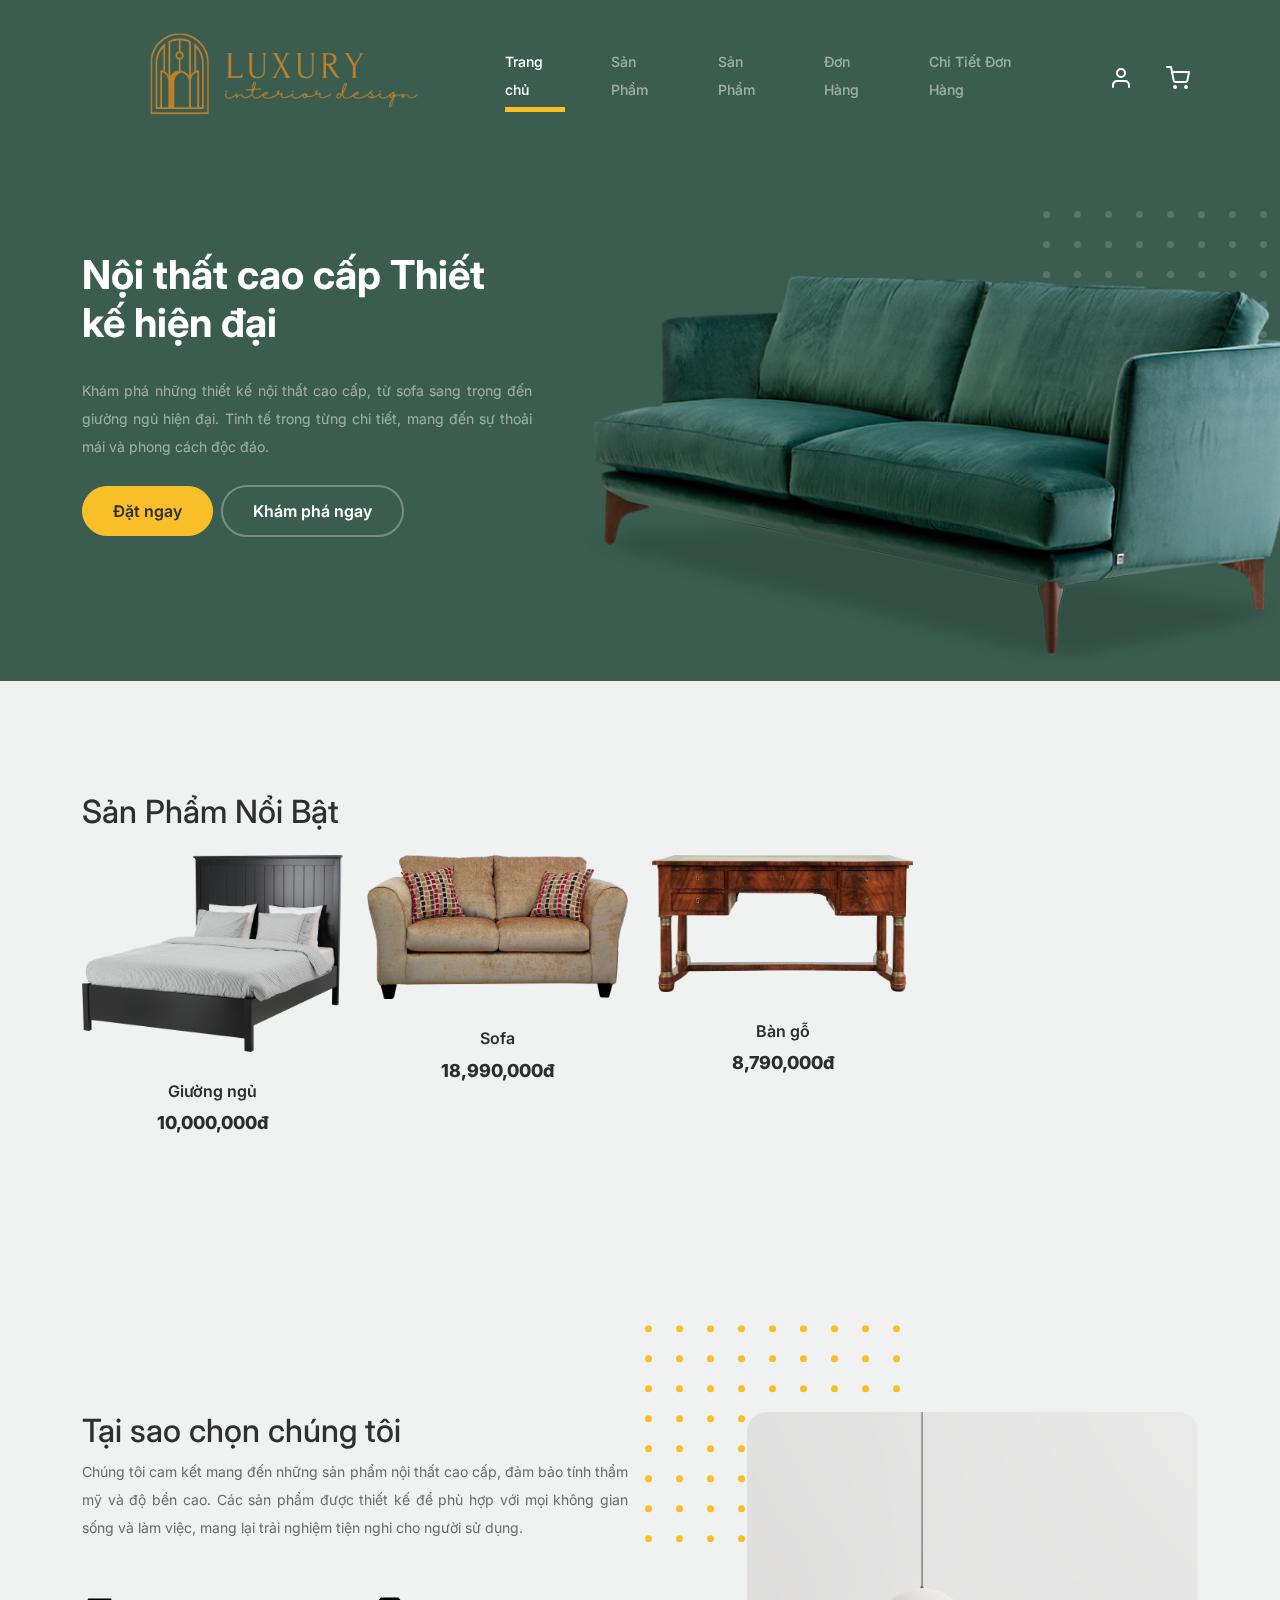
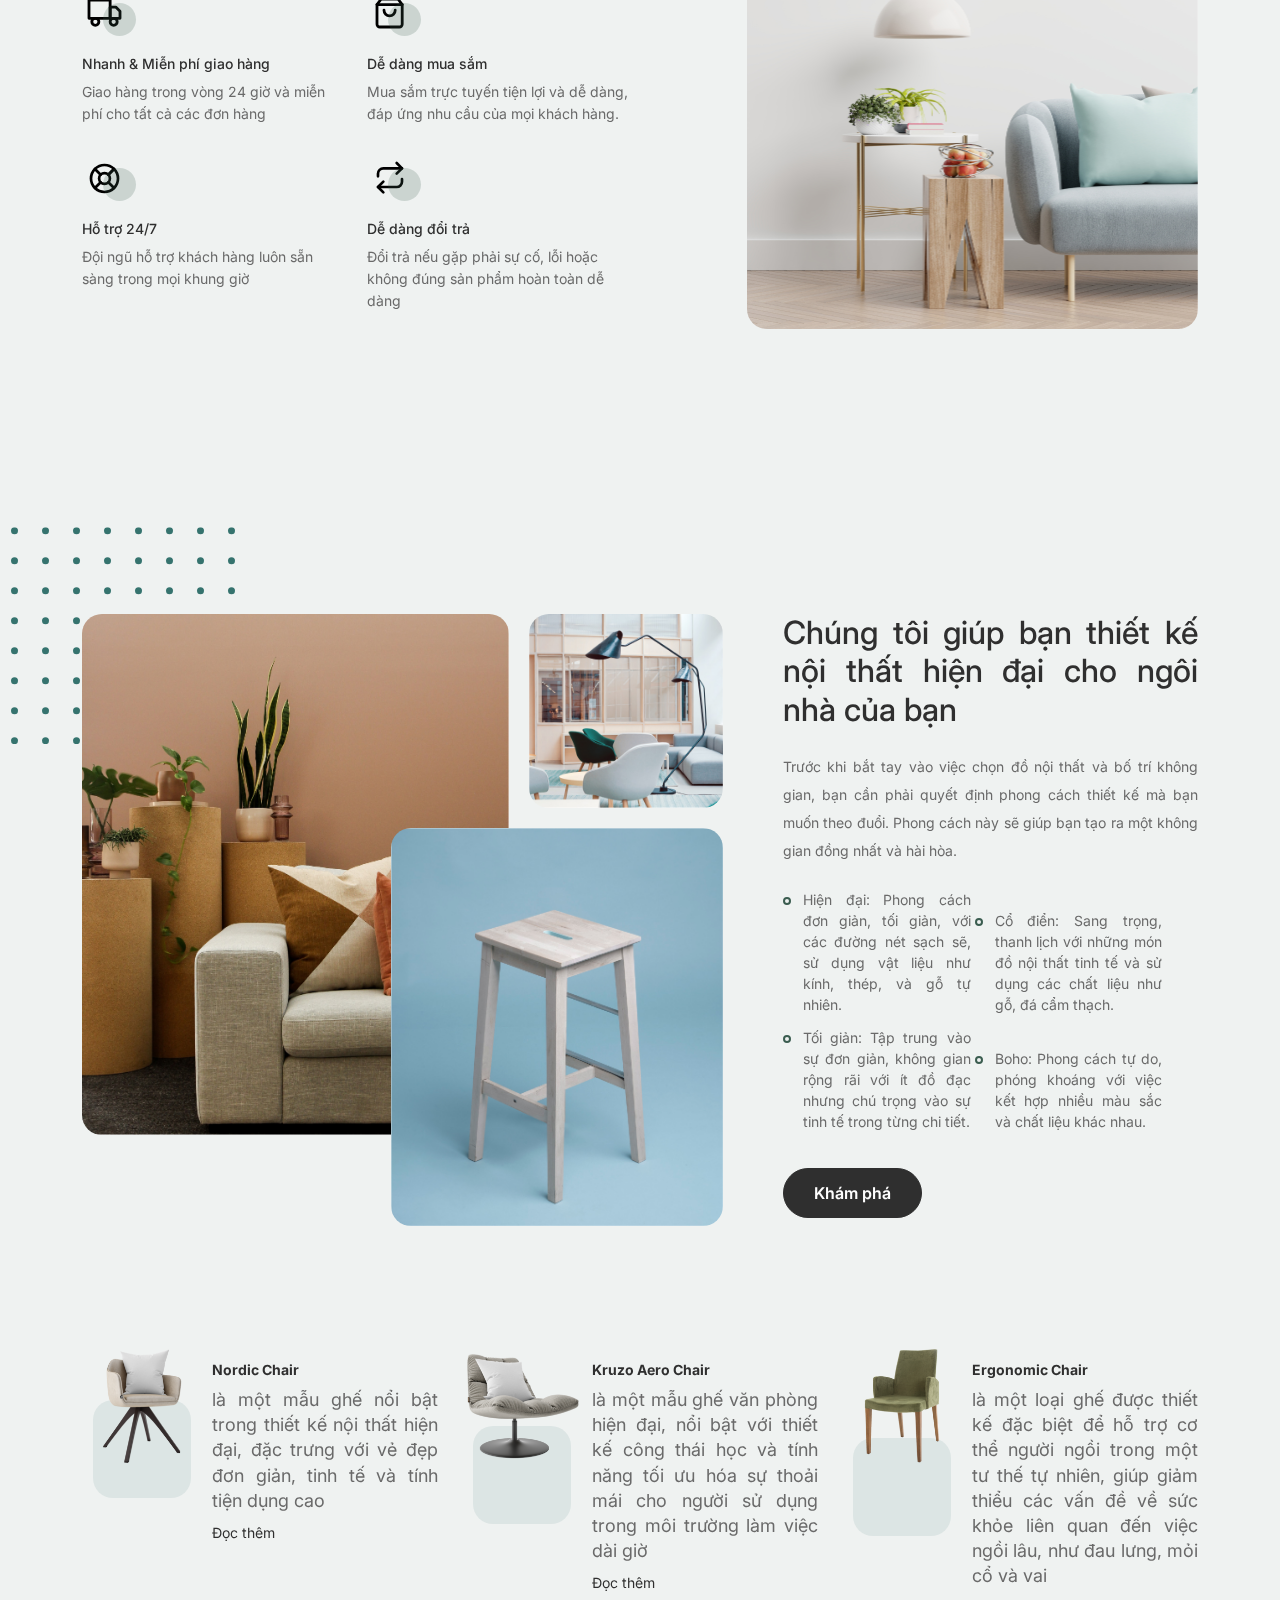
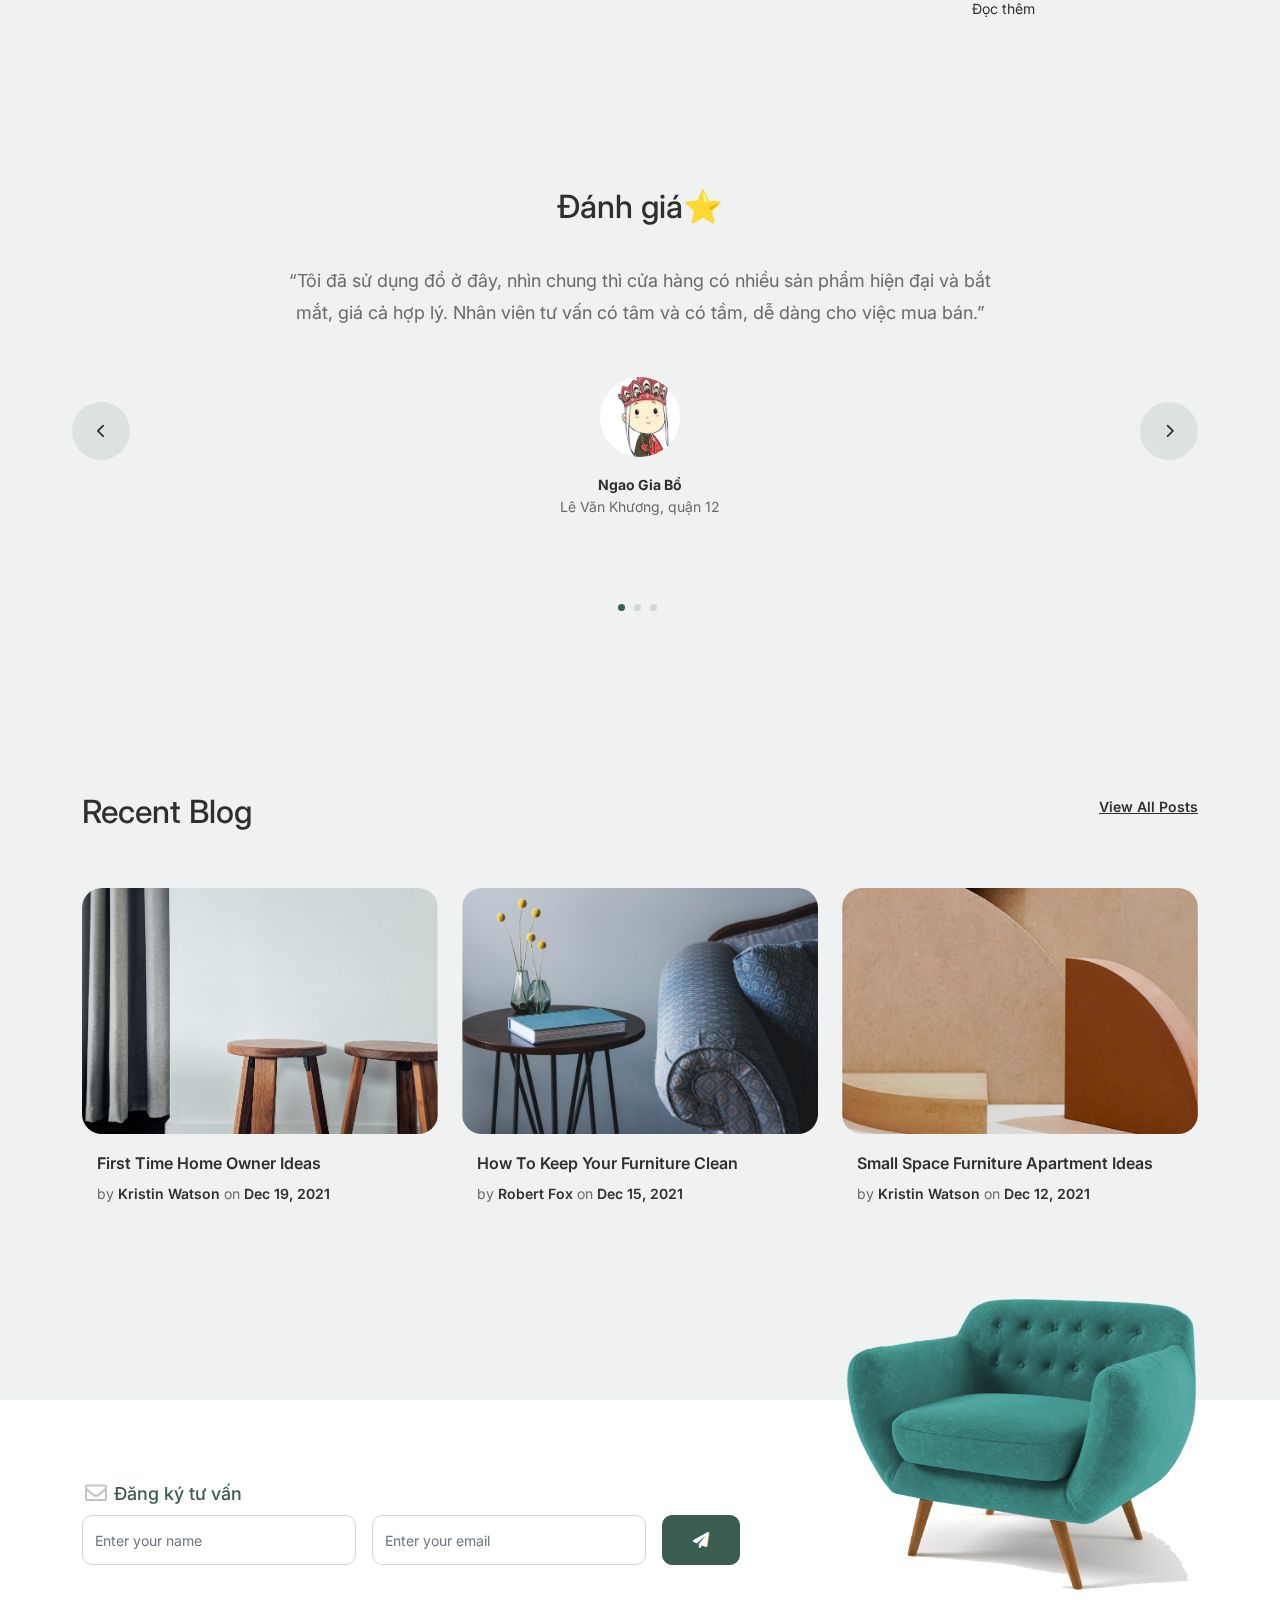
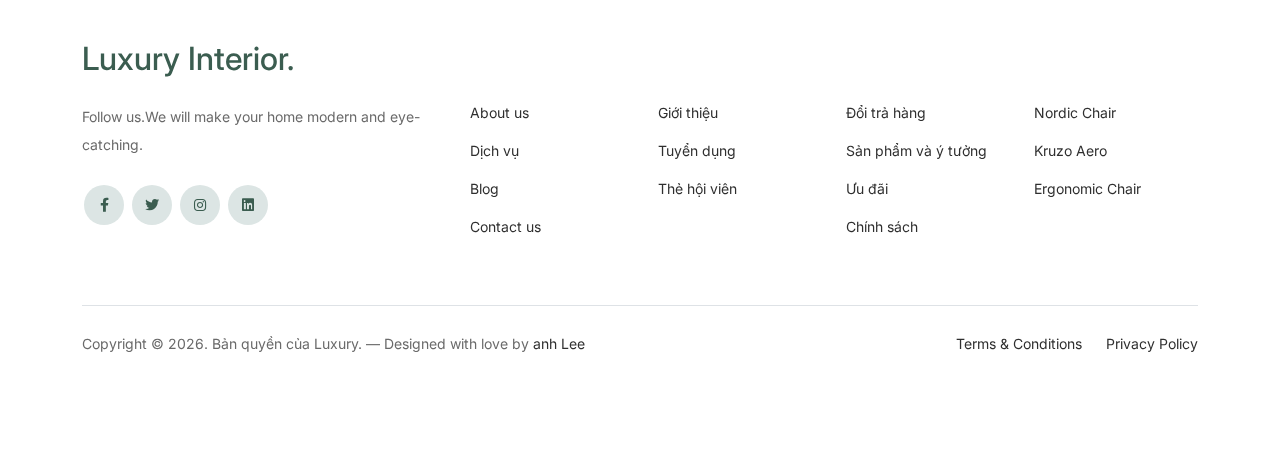
==== index.html @ 6900a3e0 "ji" ====
<!doctype html>
<html lang="en">

<head>
    <meta charset="utf-8">
    <meta name="viewport" content="width=device-width, initial-scale=1, shrink-to-fit=no">
    <meta name="description"
        content="Nội thất cao cấp thiết kế hiện đại, đa dạng sản phẩm như sofa, bàn ghế, tủ kệ, mang lại không gian sống và làm việc tinh tế, tiện nghi.">
    <meta name="keywords"
        content="nội thất cao cấp, thiết kế hiện đại, nội thất đẹp, sofa, bàn ghế, tủ kệ, đồ trang trí nội thất">
    <meta name="author" content="Furni">
    <meta name="robots" content="index, follow">
    <meta property="og:title" content="Nội Thất Cao Cấp - Thiết Kế Hiện Đại">
    <meta property="og:description"
        content="Khám phá nội thất cao cấp với thiết kế hiện đại, từ sofa đến đồ trang trí, nâng tầm không gian sống của bạn.">
    <meta property="og:image" content="images/luxury.png">
    <meta property="og:url" content="http://www.luxuryinterior.com">
    <meta property="og:type" content="LuxyryInterior">
    <title>Nội Thất Cao Cấp - Thiết Kế Hiện Đại</title>
    <link href="css/bootstrap.min.css" rel="stylesheet">
    <link href="https://cdnjs.cloudflare.com/ajax/libs/font-awesome/6.0.0-beta3/css/all.min.css" rel="stylesheet">
    <link href="css/tiny-slider.css" rel="stylesheet">
    <link href="css/style.css" rel="stylesheet">
</head>

<body>
    <nav class="custom-navbar navbar navbar navbar-expand-md navbar-dark bg-dark" arial-label="Furni navigation bar">

        <div class="container">
            <a href="index.html" class="logo">
                <img src="images/luxury.png" style="width: 400px;">
            </a>
            <button class="navbar-toggler" type="button" data-bs-toggle="collapse" data-bs-target="#navbarsFurni"
                aria-controls="navbarsFurni" aria-expanded="false" aria-label="Toggle navigation">
                <span class="navbar-toggler-icon"></span>
            </button>

            <div class="collapse navbar-collapse" id="navbarsFurni">
                <ul class="custom-navbar-nav navbar-nav ms-auto mb-2 mb-md-0">
                    <li class="nav-item active">
                        <a class="nav-link" href="index.html">Trang chủ</a>
                    </li>
                    <li><a class="nav-link" href="sanpham.html">Sản Phẩm</a></li>
                    <li><a class="nav-link" href="lienhe.html">Sản Phẩm</a></li>
                    <li><a class="nav-link" href="giohang.html">Đơn Hàng</a></li>
                    <li><a class="nav-link" href="blog.html">Chi Tiết Đơn Hàng</a></li>
                </ul>
                <ul class="custom-navbar-cta navbar-nav mb-2 mb-md-0 ms-5">
                    <li><a class="nav-link" href="#"><img src="images/user.svg"></a></li>
                    <li><a class="nav-link" href="cart.html"><img src="images/cart.svg"></a></li>
                </ul>
            </div>
        </div>

    </nav>

    <div class="hero">
        <div class="container">
            <div class="row justify-content-between">
                <div class="col-lg-5">
                    <div class="intro-excerpt">
                        <h1>Nội thất cao cấp <span clsas="d-block">Thiết kế hiện đại</span></h1>
                        <p class="mb-4" style="text-align:justify">Khám phá những thiết kế nội
                            thất cao cấp, từ sofa sang trọng đến giường ngủ hiện đại. Tinh tế trong từng chi tiết,
                            mang đến sự thoải mái và phong cách độc đáo.</p>
                        <p><a href="https://www.facebook.com/profile.php?id=100009129295135&locale=vi_VN"
                                class="btn btn-secondary me-2">Đặt ngay</a><a href="#"
                                class="btn btn-white-outline">Khám phá ngay</a></p>  
                    </div>
                </div>
                <div class="col-lg-7">
                    <div class="hero-img-wrap">
                        <img src="images/couch.png" class="img-fluid">
                    </div>
                </div>
            </div>
        </div>
    </div>
    <!-- End Hero Section -->
    <!-- Start Product Section -->
    <div class="product-section">
        <div class="container">
                    <h2 class="mb-4 section-title">Sản Phẩm Nổi Bật</h2>
                <div class="row">
                <div class="col-12 col-md-4 col-lg-3 mb-5 mb-md-0">
                    <a class="product-item" href="cart.html">
                        <img src="images/giuong.png" class="img-fluid product-thumbnail">
                        <h3 class="product-title">Giường ngủ</h3>
                        <strong class="product-price">10,000,000đ</strong>

                        <span class="icon-cross">
                            <img src="images/cross.svg" class="img-fluid">
                        </span>
                    </a>
                </div>
                <div class="col-12 col-md-4 col-lg-3 mb-5 mb-md-0">
                    <a class="product-item" href="cart.html">
                        <img src="images/sf.png" class="img-fluid product-thumbnail">
                        <h3 class="product-title">Sofa</h3>
                        <strong class="product-price">18,990,000đ</strong>

                        <span class="icon-cross">
                            <img src="images/cross.svg" class="img-fluid">
                        </span>
                    </a>
                </div>
                <div class="col-12 col-md-4 col-lg-3 mb-5 mb-md-0">
                    <a class="product-item" href="cart.html">
                        <img src="images/ban.png" class="img-fluid product-thumbnail">
                        <h3 class="product-title">Bàn gỗ</h3>
                        <strong class="product-price">8,790,000đ</strong>

                        <span class="icon-cross">
                            <img src="images/cross.svg" class="img-fluid">
                        </span>
                    </a>
                </div>
            </div>
            </div>
        </div>
    </div>
    <div class="why-choose-section">
        <div class="container">
            <div class="row justify-content-between">
                <div class="col-lg-6">
                    <h2 class="section-title">Tại sao chọn chúng tôi</h2>
                    <p style="text-align:justify">Chúng tôi cam kết mang đến những sản phẩm nội thất cao cấp, đảm
                        bảo tính thẩm mỹ và độ bền cao. Các sản phẩm được thiết kế để phù hợp với mọi không gian
                        sống và làm việc, mang lại trải nghiệm tiện nghi cho người sử dụng.</p>
                    <div class="row my-5">
                        <div class="col-6 col-md-6">
                            <div class="feature">
                                <div class="icon">
                                    <img src="/images/truck.svg" alt="Free Shipping" class="img-fluid">
                                </div>
                                <h3>Nhanh &amp; Miễn phí giao hàng</h3>
                                <p>Giao hàng trong vòng 24 giờ và miễn phí cho tất cả các đơn hàng</p>
                            </div>
                        </div>
                        <div class="col-6 col-md-6">
                            <div class="feature">
                                <div class="icon">
                                    <img src="/images/bag.svg" alt="Easy Shopping" class="img-fluid">
                                </div>
                                <h3>Dễ dàng mua sắm</h3>
                                <p>Mua sắm trực tuyến tiện lợi và dễ dàng, đáp ứng nhu cầu của mọi khách hàng.</p>
                            </div>
                        </div>
                        <div class="col-6 col-md-6">
                            <div class="feature">
                                <div class="icon">
                                    <img src="/images/support.svg" alt="Image" class="imf-fluid">
                                </div>
                                <h3>Hỗ trợ 24/7</h3>
                                <p>Đội ngũ hỗ trợ khách hàng luôn sẵn sàng trong mọi khung giờ</p>
                            </div>
                        </div>

                        <div class="col-6 col-md-6">
                            <div class="feature">
                                <div class="icon">
                                    <img src="/images/return.svg" alt="Image" class="imf-fluid">
                                </div>
                                <h3>Dễ dàng đổi trả</h3>
                                <p>Đổi trả nếu gặp phải sự cố, lỗi hoặc không đúng sản phẩm hoàn toàn dễ dàng</p>
                            </div>
                        </div>
                    </div>
                </div>
                <div class="col-lg-5">
                    <div class="img-wrap">
                        <img src="/images/why-choose-us-img.jpg" alt="Why Choose Us - Image" class="img-fluid">
                    </div>
                </div>

            </div>
        </div>
    </div>
    <!-- End Why Choose Us Section -->
    <!-- Start We Help Section -->
    <div class="we-help-section">
        <div class="container">
            <div class="row justify-content-between">
                <div class="col-lg-7 mb-5 mb-lg-0">
                    <div class="imgs-grid">
                        <div class="grid grid-1"><img src="images/img-grid-1.jpg" alt="Untree.co"></div>
                        <div class="grid grid-2"><img src="images/img-grid-2.jpg" alt="Untree.co"></div>
                        <div class="grid grid-3"><img src="images/img-grid-3.jpg" alt="Untree.co"></div>
                    </div>
                </div>
                <div class="col-lg-5 ps-lg-5">
                    <h2 class="section-title mb-4" style="text-align:justify">Chúng tôi giúp bạn thiết kế nội thất hiện
                        đại cho ngôi nhà của bạn</h2>
                    <p style="text-align:justify">Trước khi bắt tay vào việc chọn đồ nội thất và bố trí không gian, bạn
                        cần phải quyết định phong cách thiết kế mà bạn muốn theo đuổi. Phong cách này sẽ giúp bạn tạo ra
                        một không gian đồng nhất và hài hòa.</p>

                    <ul class="list-unstyled custom-list my-4">
                        <li style="text-align:justify">Hiện đại: Phong cách đơn giản, tối giản, với các đường nét sạch
                            sẽ, sử dụng vật liệu như kính, thép, và gỗ tự nhiên.</li>
                        <li style="text-align:justify">Cổ điển: Sang trọng, thanh lịch với những món đồ nội thất tinh tế
                            và sử dụng các chất liệu như gỗ, đá cẩm thạch.</li>
                        <li style="text-align:justify">Tối giản: Tập trung vào sự đơn giản, không gian rộng rãi với ít
                            đồ đạc nhưng chú trọng vào sự tinh tế trong từng chi tiết.</li>
                        <li style="text-align:justify">Boho: Phong cách tự do, phóng khoáng với việc kết hợp nhiều màu
                            sắc và chất liệu khác nhau.</li>
                    </ul>
                    <p><a herf="#" class="btn">Khám phá</a></p>
                </div>
            </div>
        </div>
    </div>
    <!-- End We Help Section -->
    <!-- Start Popular Product -->
    <div class="popular-product">
        <div class="container">
            <div class="row">

                <div class="col-12 col-md-6 col-lg-4 mb-4 mb-lg-0">
                    <div class="product-item-sm d-flex">
                        <div class="thumbnail">
                            <img src="images/product-1.png" alt="Image" class="img-fluid">
                        </div>
                        <div class="pt-3">
                            <h3>Nordic Chair</h3>
                            <p style="font-size: 18px; text-align: justify "> là một mẫu ghế nổi bật trong thiết kế nội
                                thất hiện đại, đặc trưng với vẻ đẹp đơn giản, tinh tế và tính tiện dụng cao</p>
                            <p><a style="font-size: 14px" href="#">Đọc thêm</a></p>
                        </div>
                    </div>
                </div>

                <div class="col-12 col-md-6 col-lg-4 mb-4 mb-lg-0">
                    <div class="product-item-sm d-flex">
                        <div class="thumbnail">
                            <img src="images/product-2.png" alt="Image" class="img-fluid">
                        </div>
                        <div class="pt-3">
                            <h3>Kruzo Aero Chair</h3>
                            <p style="font-size: 18px; text-align: justify ">là một mẫu ghế văn phòng hiện đại, nổi bật
                                với thiết kế công thái học và tính năng tối ưu hóa sự thoải mái cho người sử dụng trong
                                môi trường làm việc dài giờ </p>
                            <p><a href="#">Đọc thêm</a></p>
                        </div>
                    </div>
                </div>

                <div class="col-12 col-md-6 col-lg-4 mb-4 mb-lg-0">
                    <div class="product-item-sm d-flex">
                        <div class="thumbnail">
                            <img src="images/product-3.png" alt="Image" class="img-fluid">
                        </div>
                        <div class="pt-3">
                            <h3>Ergonomic Chair</h3>
                            <p style="font-size: 18px; text-align: justify ">là một loại ghế được thiết kế đặc biệt để
                                hỗ trợ cơ thể người ngồi trong một tư thế tự nhiên, giúp giảm thiểu các vấn đề về sức
                                khỏe liên quan đến việc ngồi lâu, như đau lưng, mỏi cổ và vai</p>
                            <p><a href="#">Đọc thêm</a></p>
                        </div>
                    </div>
                </div>

            </div>
        </div>
    </div>
    <!-- End Popular Product -->
    <!-- Start Testimonial Slider -->
    <div class="testimonial-section">
        <div class="container">
            <div class="row">
                <div class="col-lg-7 mx-auto text-center">
                    <h2 class="section-title">Đánh giá⭐</h2>
                </div>
            </div>

            <div class="row justify-content-center">
                <div class="col-lg-12">
                    <div class="testimonial-slider-wrap text-center">

                        <div id="testimonial-nav">
                            <span class="prev" data-controls="prev"><span class="fa fa-chevron-left"></span></span>
                            <span class="next" data-controls="next"><span class="fa fa-chevron-right"></span></span>
                        </div>

                        <div class="testimonial-slider">

                            <div class="item">
                                <div class="row justify-content-center">
                                    <div class="col-lg-8 mx-auto">

                                        <div class="testimonial-block text-center">
                                            <blockquote class="mb-5">
                                                <p>&ldquo;Tôi đã sử dụng đồ ở đây, nhìn chung thì cửa hàng có nhiều sản
                                                    phẩm hiện đại và bắt mắt, giá cả hợp lý. Nhân viên tư vấn có tâm và
                                                    có tầm, dễ dàng cho việc mua bán.&rdquo;</p>
                                            </blockquote>

                                            <div class="author-info">
                                                <div class="author-pic">
                                                    <img src="images/ngo.jpg" alt="Maria Jones" class="img-fluid">
                                                </div>
                                                <h3 class="font-weight-bold">Ngao Gia Bổ</h3>
                                                <span class="position d-block mb-3">Lê Văn Khương, quận 12</span>
                                            </div>
                                        </div>

                                    </div>
                                </div>
                            </div>
                            <!-- END item -->

                            <div class="item">
                                <div class="row justify-content-center">
                                    <div class="col-lg-8 mx-auto">

                                        <div class="testimonial-block text-center">
                                            <blockquote class="mb-5">
                                                <p>&ldquo;Bàn làm việc tuyệt vời! Rất chắc chắn và có thiết kế hiện đại,
                                                    dễ dàng lắp đặt. Kích thước phù hợp với không gian làm việc của tôi.
                                                    Giao hàng nhanh chóng và được đóng gói cẩn thận. Đáng đồng tiền bát
                                                    gạo!&rdquo;</p>
                                            </blockquote>

                                            <div class="author-info">
                                                <div class="author-pic">
                                                    <img src="images/tinh.jpg" alt="Maria Jones" class="img-fluid">
                                                </div>
                                                <h3 class="font-weight-bold">Linh Diệu Tâm</h3>
                                                <span class="position d-block mb-3">Âu Cơ, quận Tân Bình</span>
                                            </div>
                                        </div>

                                    </div>
                                </div>
                            </div>
                            <!-- END item -->

                            <div class="item">
                                <div class="row justify-content-center">
                                    <div class="col-lg-8 mx-auto">

                                        <div class="testimonial-block text-center">
                                            <blockquote class="mb-5">
                                                <p>&ldquo;Tôi đã sử dụng ghế này trong suốt 2 tháng và rất hài lòng. Ghế
                                                    cực kỳ thoải mái, hỗ trợ tốt cho lưng dưới, giúp tôi làm việc cả
                                                    ngày mà không bị đau lưng. Cảm giác ngồi rất êm và các điều chỉnh
                                                    chiều cao, độ nghiêng rất linh hoạt. Còn rất dễ lắp ráp nữa!”&rdquo;
                                                </p>
                                            </blockquote>

                                            <div class="author-info">
                                                <div class="author-pic">
                                                    <img src="images/211.jpg" alt="Maria Jones" class="img-fluid">
                                                </div>
                                                <h3 class="font-weight-bold">Kiệt Lee</h3>
                                                <span class="position d-block mb-3">Quang Trung, quận Gò Vấp</span>
                                            </div>
                                        </div>

                                    </div>
                                </div>
                            </div>
                            <!-- END item -->

                        </div>

                    </div>
                </div>
            </div>
        </div>
    </div>
    <!-- End Testimonial Slider -->
    <!-- Start Blog Section -->
    <div class="blog-section">
        <div class="container">
            <div class="row mb-5">
                <div class="col-md-6">
                    <h2 class="section-title">Recent Blog</h2>
                </div>
                <div class="col-md-6 text-start text-md-end">
                    <a href="#" class="more">View All Posts</a>
                </div>
            </div>

            <div class="row">

                <div class="col-12 col-sm-6 col-md-4 mb-4 mb-md-0">
                    <div class="post-entry">
                        <a href="#" class="post-thumbnail"><img src="images/post-1.jpg" alt="Image"
                                class="img-fluid"></a>
                        <div class="post-content-entry">
                            <h3><a href="#">First Time Home Owner Ideas</a></h3>
                            <div class="meta">
                                <span>by <a href="#">Kristin Watson</a></span> <span>on <a href="#">Dec 19,
                                        2021</a></span>
                            </div>
                        </div>
                    </div>
                </div>

                <div class="col-12 col-sm-6 col-md-4 mb-4 mb-md-0">
                    <div class="post-entry">
                        <a href="#" class="post-thumbnail"><img src="images/post-2.jpg" alt="Image"
                                class="img-fluid"></a>
                        <div class="post-content-entry">
                            <h3><a href="#">How To Keep Your Furniture Clean</a></h3>
                            <div class="meta">
                                <span>by <a href="#">Robert Fox</a></span> <span>on <a href="#">Dec 15, 2021</a></span>
                            </div>
                        </div>
                    </div>
                </div>

                <div class="col-12 col-sm-6 col-md-4 mb-4 mb-md-0">
                    <div class="post-entry">
                        <a href="#" class="post-thumbnail"><img src="images/post-3.jpg" alt="Image"
                                class="img-fluid"></a>
                        <div class="post-content-entry">
                            <h3><a href="#">Small Space Furniture Apartment Ideas</a></h3>
                            <div class="meta">
                                <span>by <a href="#">Kristin Watson</a></span> <span>on <a href="#">Dec 12,
                                        2021</a></span>
                            </div>
                        </div>
                    </div>
                </div>

            </div>
        </div>
    </div>
    <!-- End Blog Section -->
    <!-- Start Footer Section -->
    <footer class="footer-section">
        <div class="container relative">

            <div class="sofa-img">
                <img src="images/sofa.png" alt="Image" class="img-fluid">
            </div>

            <div class="row">
                <div class="col-lg-8">
                    <div class="subscription-form">
                        <h3 class="d-flex align-items-center"><span class="me-1"><img src="images/envelope-outline.svg"
                                    alt="Image" class="img-fluid"></span><span>Đăng ký tư vấn</span></h3>

                        <form action="#" class="row g-3">
                            <div class="col-auto">
                                <input type="text" class="form-control" placeholder="Enter your name">
                            </div>
                            <div class="col-auto">
                                <input type="email" class="form-control" placeholder="Enter your email">
                            </div>
                            <div class="col-auto">
                                <button class="btn btn-primary">
                                    <span class="fa fa-paper-plane"></span>
                                </button>
                            </div>
                        </form>

                    </div>
                </div>
            </div>

            <div class="row g-5 mb-5">
                <div class="col-lg-4">
                    <div class="mb-4 footer-logo-wrap"><a href="#" class="footer-logo">Luxury Interior<span>.</span></a>
                    </div>
                    <p class="mb-4">Follow us.We will make your home modern and eye-catching.</p>

                    <ul class="list-unstyled custom-social">
                        <li><a href="#"><span class="fa fa-brands fa-facebook-f"></span></a></li>
                        <li><a href="#"><span class="fa fa-brands fa-twitter"></span></a></li>
                        <li><a href="#"><span class="fa fa-brands fa-instagram"></span></a></li>
                        <li><a href="#"><span class="fa fa-brands fa-linkedin"></span></a></li>
                    </ul>
                </div>

                <div class="col-lg-8">
                    <div class="row links-wrap">
                        <div class="col-6 col-sm-6 col-md-3">
                            <ul class="list-unstyled">
                                <li><a href="#">About us</a></li>
                                <li><a href="#">Dịch vụ</a></li>
                                <li><a href="#">Blog</a></li>
                                <li><a href="#">Contact us</a></li>
                            </ul>
                        </div>

                        <div class="col-6 col-sm-6 col-md-3">
                            <ul class="list-unstyled">
                                <li><a href="#">Giới thiệu</a></li>
                                <li><a href="#">Tuyển dụng</a></li>
                                <li><a href="#">Thẻ hội viên</a></li>
                            </ul>
                        </div>

                        <div class="col-6 col-sm-6 col-md-3">
                            <ul class="list-unstyled">
                                <li><a href="#">Đổi trả hàng</a></li>
                                <li><a href="#">Sản phẩm và ý tưởng</a></li>
                                <li><a href="#">Ưu đãi</a></li>
                                <li><a href="#">Chính sách</a></li>
                            </ul>
                        </div>

                        <div class="col-6 col-sm-6 col-md-3">
                            <ul class="list-unstyled">
                                <li><a href="#">Nordic Chair</a></li>
                                <li><a href="#">Kruzo Aero</a></li>
                                <li><a href="#">Ergonomic Chair</a></li>
                            </ul>
                        </div>
                    </div>
                </div>

            </div>

            <div class="border-top copyright">
                <div class="row pt-4">
                    <div class="col-lg-6">
                        <p class="mb-2 text-center text-lg-start">
                            Copyright &copy;
                            <script>document.write(new Date().getFullYear());</script>. Bản quyền của Luxury. &mdash;
                            Designed with love by <a href="https://s.net.vn/Xiev">anh Lee</a>
                        </p>
                    </div>

                    <div class="col-lg-6 text-center text-lg-end">
                        <ul class="list-unstyled d-inline-flex ms-auto">
                            <li class="me-4"><a href="#">Terms &amp; Conditions</a></li>
                            <li><a href="#">Privacy Policy</a></li>
                        </ul>
                    </div>

                </div>
            </div>

        </div>
    </footer>
    <!-- End Footer Section -->


    <script src="js/bootstrap.bundle.min.js"></script>
    <script src="js/tiny-slider.js"></script>
    <script src="js/custom.js"></script>
</body>

</html>
---- css/tiny-slider.css ----
.tns-outer{padding:0 !important}.tns-outer [hidden]{display:none !important}.tns-outer [aria-controls],.tns-outer [data-action]{cursor:pointer}.tns-slider{-webkit-transition:all 0s;-moz-transition:all 0s;transition:all 0s}.tns-slider>.tns-item{-webkit-box-sizing:border-box;-moz-box-sizing:border-box;box-sizing:border-box}.tns-horizontal.tns-subpixel{white-space:nowrap}.tns-horizontal.tns-subpixel>.tns-item{display:inline-block;vertical-align:top;white-space:normal}.tns-horizontal.tns-no-subpixel:after{content:'';display:table;clear:both}.tns-horizontal.tns-no-subpixel>.tns-item{float:left}.tns-horizontal.tns-carousel.tns-no-subpixel>.tns-item{margin-right:-100%}.tns-no-calc{position:relative;left:0}.tns-gallery{position:relative;left:0;min-height:1px}.tns-gallery>.tns-item{position:absolute;left:-100%;-webkit-transition:transform 0s, opacity 0s;-moz-transition:transform 0s, opacity 0s;transition:transform 0s, opacity 0s}.tns-gallery>.tns-slide-active{position:relative;left:auto !important}.tns-gallery>.tns-moving{-webkit-transition:all 0.25s;-moz-transition:all 0.25s;transition:all 0.25s}.tns-autowidth{display:inline-block}.tns-lazy-img{-webkit-transition:opacity 0.6s;-moz-transition:opacity 0.6s;transition:opacity 0.6s;opacity:0.6}.tns-lazy-img.tns-complete{opacity:1}.tns-ah{-webkit-transition:height 0s;-moz-transition:height 0s;transition:height 0s}.tns-ovh{overflow:hidden}.tns-visually-hidden{position:absolute;left:-10000em}.tns-transparent{opacity:0;visibility:hidden}.tns-fadeIn{opacity:1;filter:alpha(opacity=100);z-index:0}.tns-normal,.tns-fadeOut{opacity:0;filter:alpha(opacity=0);z-index:-1}.tns-vpfix{white-space:nowrap}.tns-vpfix>div,.tns-vpfix>li{display:inline-block}.tns-t-subp2{margin:0 auto;width:310px;position:relative;height:10px;overflow:hidden}.tns-t-ct{width:2333.3333333%;width:-webkit-calc(100% * 70 / 3);width:-moz-calc(100% * 70 / 3);width:calc(100% * 70 / 3);position:absolute;right:0}.tns-t-ct:after{content:'';display:table;clear:both}.tns-t-ct>div{width:1.4285714%;width:-webkit-calc(100% / 70);width:-moz-calc(100% / 70);width:calc(100% / 70);height:10px;float:left}

/*# sourceMappingURL=sourcemaps/tiny-slider.css.map */
---- css/style.css ----
/*
* Template Name: UntreeStore
* Template Author: Untree.co
* Author URI: https://untree.co/
* License: https://creativecommons.org/licenses/by/3.0/
*/
@import url("https://fonts.googleapis.com/css2?family=Inter:wght@400;500;600;700;800&display=swap");
body {
  overflow-x: hidden;
  position: relative; }

body {
  font-family: "Inter", sans-serif;
  font-weight: 400;
  line-height: 28px;
  color: #6a6a6a;
  font-size: 14px;
  background-color: #eff2f1; }

a {
  text-decoration: none;
  -webkit-transition: .3s all ease;
  -o-transition: .3s all ease;
  transition: .3s all ease;
  color: #2f2f2f;
  text-decoration: underline; }
  a:hover {
    color: #2f2f2f;
    text-decoration: none; }
  a.more {
    font-weight: 600; }

.custom-navbar {
  background: #3b5d50 !important;
  padding-top: 20px;
  padding-bottom: 20px; }
  .custom-navbar .navbar-brand {
    font-size: 32px;
    font-weight: 600; }
    .custom-navbar .navbar-brand > span {
      opacity: .4; }
  .custom-navbar .navbar-toggler {
    border-color: transparent; }
    .custom-navbar .navbar-toggler:active, .custom-navbar .navbar-toggler:focus {
      -webkit-box-shadow: none;
      box-shadow: none;
      outline: none; }
  @media (min-width: 992px) {
    .custom-navbar .custom-navbar-nav li {
      margin-left: 15px;
      margin-right: 15px; } }
  .custom-navbar .custom-navbar-nav li a {
    font-weight: 500;
    color: #ffffff !important;
    opacity: .5;
    -webkit-transition: .3s all ease;
    -o-transition: .3s all ease;
    transition: .3s all ease;
    position: relative; }
    @media (min-width: 768px) {
      .custom-navbar .custom-navbar-nav li a:before {
        content: "";
        position: absolute;
        bottom: 0;
        left: 8px;
        right: 8px;
        background: #f9bf29;
        height: 5px;
        opacity: 1;
        visibility: visible;
        width: 0;
        -webkit-transition: .15s all ease-out;
        -o-transition: .15s all ease-out;
        transition: .15s all ease-out; } }
    .custom-navbar .custom-navbar-nav li a:hover {
      opacity: 1; }
      .custom-navbar .custom-navbar-nav li a:hover:before {
        width: calc(100% - 16px); }
  .custom-navbar .custom-navbar-nav li.active a {
    opacity: 1; }
    .custom-navbar .custom-navbar-nav li.active a:before {
      width: calc(100% - 16px); }
  .custom-navbar .custom-navbar-cta {
    margin-left: 0 !important;
    -webkit-box-orient: horizontal;
    -webkit-box-direction: normal;
    -ms-flex-direction: row;
    flex-direction: row; }
    @media (min-width: 768px) {
      .custom-navbar .custom-navbar-cta {
        margin-left: 40px !important; } }
    .custom-navbar .custom-navbar-cta li {
      margin-left: 0px;
      margin-right: 0px; }
      .custom-navbar .custom-navbar-cta li:first-child {
        margin-right: 20px; }

.hero {
  background: #3b5d50;
  padding: calc(4rem - 30px) 0 0rem 0; }
  @media (min-width: 768px) {
    .hero {
      padding: calc(4rem - 30px) 0 4rem 0; } }
  @media (min-width: 992px) {
    .hero {
      padding: calc(8rem - 30px) 0 8rem 0; } }
  .hero .intro-excerpt {
    position: relative;
    z-index: 4; }
    @media (min-width: 992px) {
      .hero .intro-excerpt {
        max-width: 450px; } }
  .hero h1 {
    font-weight: 700;
    color: #ffffff;
    margin-bottom: 30px; }
    @media (min-width: 1400px) {
      .hero h1 {
        font-size: 54px; } }
  .hero p {
    color: rgba(255, 255, 255, 0.5);
    -margin-botom: 30px; }
  .hero .hero-img-wrap {
    position: relative; }
    .hero .hero-img-wrap img {
      position: relative;
      top: 0px;
      right: 0px;
      z-index: 2;
      max-width: 780px;
      left: -20px; }
      @media (min-width: 768px) {
        .hero .hero-img-wrap img {
          right: 0px;
          left: -100px; } }
      @media (min-width: 992px) {
        .hero .hero-img-wrap img {
          left: 0px;
          top: -80px;
          position: absolute;
          right: -50px; } }
      @media (min-width: 1200px) {
        .hero .hero-img-wrap img {
          left: 0px;
          top: -80px;
          right: -100px; } }
    .hero .hero-img-wrap:after {
      content: "";
      position: absolute;
      width: 255px;
      height: 217px;
      background-image: url("../images/dots-light.svg");
      background-size: contain;
      background-repeat: no-repeat;
      right: -100px;
      top: -0px; }
      @media (min-width: 1200px) {
        .hero .hero-img-wrap:after {
          top: -40px; } }

.btn {
  font-weight: 600;
  padding: 12px 30px;
  border-radius: 30px;
  color: #ffffff;
  background: #2f2f2f;
  border-color: #2f2f2f; }
  .btn:hover {
    color: #ffffff;
    background: #222222;
    border-color: #222222; }
  .btn:active, .btn:focus {
    outline: none !important;
    -webkit-box-shadow: none;
    box-shadow: none; }
  .btn.btn-primary {
    background: #3b5d50;
    border-color: #3b5d50; }
    .btn.btn-primary:hover {
      background: #314d43;
      border-color: #314d43; }
  .btn.btn-secondary {
    color: #2f2f2f;
    background: #f9bf29;
    border-color: #f9bf29; }
    .btn.btn-secondary:hover {
      background: #f8b810;
      border-color: #f8b810; }
  .btn.btn-white-outline {
    background: transparent;
    border-width: 2px;
    border-color: rgba(255, 255, 255, 0.3); }
    .btn.btn-white-outline:hover {
      border-color: white;
      color: #ffffff; }

.section-title {
  color: #2f2f2f; }

.product-section {
  padding: 7rem 0; }
  .product-section .product-item {
    text-align: center;
    text-decoration: none;
    display: block;
    position: relative;
    mix-blend-mode: multiply;
    object-fit: cover;
    padding-bottom: 50px;
    cursor: pointer; }

    .product-section .product-item-1 {
      text-align: center;
      text-decoration: none;
      display: block;
      position: relative;
      mix-blend-mode: multiply;
      width: 300px;
      height: auto;
      padding-bottom: 50px;
      cursor: pointer; }

    .product-section .product-item .product-thumbnail {
      margin-bottom: 30px;
      position: relative;
      top: 0;
      -webkit-transition: .3s all ease;
      -o-transition: .3s all ease;
      transition: .3s all ease; }
    .product-section .product-item h3 {
      font-weight: 600;
      font-size: 16px; }
    .product-section .product-item strong {
      font-weight: 800 !important;
      font-size: 18px !important; }
    .product-section .product-item h3, .product-section .product-item strong {
      color: #2f2f2f;
      text-decoration: none; }
    .product-section .product-item .icon-cross {
      position: absolute;
      width: 35px;
      height: 35px;
      display: inline-block;
      background: #2f2f2f;
      bottom: 15px;
      left: 50%;
      -webkit-transform: translateX(-50%);
      -ms-transform: translateX(-50%);
      transform: translateX(-50%);
      margin-bottom: -17.5px;
      border-radius: 50%;
      opacity: 0;
      visibility: hidden;
      -webkit-transition: .3s all ease;
      -o-transition: .3s all ease;
      transition: .3s all ease; }
      .product-section .product-item .icon-cross img {
        position: absolute;
        left: 50%;
        top: 50%;
        -webkit-transform: translate(-50%, -50%);
        -ms-transform: translate(-50%, -50%);
        transform: translate(-50%, -50%); }
    .product-section .product-item:before {
      bottom: 0;
      left: 0;
      right: 0;
      position: absolute;
      content: "";
      background: #dce5e4;
      height: 0%;
      z-index: -1;
      border-radius: 10px;
      -webkit-transition: .3s all ease;
      -o-transition: .3s all ease;
      transition: .3s all ease; }
    .product-section .product-item:hover .product-thumbnail {
      top: -25px; }
    .product-section .product-item:hover .icon-cross {
      bottom: 0;
      opacity: 1;
      visibility: visible; }
    .product-section .product-item:hover:before {
      height: 70%; }

.why-choose-section {
  padding: 7rem 0; }
  .why-choose-section .img-wrap {
    position: relative; }
    .why-choose-section .img-wrap:before {
      position: absolute;
      content: "";
      width: 255px;
      height: 217px;
      background-image: url("../images/dots-yellow.svg");
      background-repeat: no-repeat;
      background-size: contain;
      -webkit-transform: translate(-40%, -40%);
      -ms-transform: translate(-40%, -40%);
      transform: translate(-40%, -40%);
      z-index: -1; }
    .why-choose-section .img-wrap img {
      border-radius: 20px; }

.feature {
  margin-bottom: 30px; }
  .feature .icon {
    display: inline-block;
    position: relative;
    margin-bottom: 20px; }
    .feature .icon:before {
      content: "";
      width: 33px;
      height: 33px;
      position: absolute;
      background: rgba(59, 93, 80, 0.2);
      border-radius: 50%;
      right: -8px;
      bottom: 0; }
  .feature h3 {
    font-size: 14px;
    color: #2f2f2f; }
  .feature p {
    font-size: 14px;
    line-height: 22px;
    color: #6a6a6a; }

.we-help-section {
  padding: 7rem 0; }
  .we-help-section .imgs-grid {
    display: -ms-grid;
    display: grid;
    -ms-grid-columns: (1fr);
    grid-template-columns: repeat(27, 1fr);
    position: relative; }
    .we-help-section .imgs-grid:before {
      position: absolute;
      content: "";
      width: 255px;
      height: 217px;
      background-image: url("../images/dots-green.svg");
      background-size: contain;
      background-repeat: no-repeat;
      -webkit-transform: translate(-40%, -40%);
      -ms-transform: translate(-40%, -40%);
      transform: translate(-40%, -40%);
      z-index: -1; }
    .we-help-section .imgs-grid .grid {
      position: relative; }
      .we-help-section .imgs-grid .grid img {
        border-radius: 20px;
        max-width: 100%; }
      .we-help-section .imgs-grid .grid.grid-1 {
        -ms-grid-column: 1;
        -ms-grid-column-span: 18;
        grid-column: 1 / span 18;
        -ms-grid-row: 1;
        -ms-grid-row-span: 27;
        grid-row: 1 / span 27; }
      .we-help-section .imgs-grid .grid.grid-2 {
        -ms-grid-column: 19;
        -ms-grid-column-span: 27;
        grid-column: 19 / span 27;
        -ms-grid-row: 1;
        -ms-grid-row-span: 5;
        grid-row: 1 / span 5;
        padding-left: 20px; }
      .we-help-section .imgs-grid .grid.grid-3 {
        -ms-grid-column: 14;
        -ms-grid-column-span: 16;
        grid-column: 14 / span 16;
        -ms-grid-row: 6;
        -ms-grid-row-span: 27;
        grid-row: 6 / span 27;
        padding-top: 20px; }

.custom-list {
  width: 100%; }
  .custom-list li {
    display: inline-block;
    width: calc(50% - 20px);
    margin-bottom: 12px;
    line-height: 1.5;
    position: relative;
    padding-left: 20px; }
    .custom-list li:before {
      content: "";
      width: 8px;
      height: 8px;
      border-radius: 50%;
      border: 2px solid #3b5d50;
      position: absolute;
      left: 0;
      top: 8px; }

.popular-product {
  padding: 0 0 7rem 0; }
  .popular-product .product-item-sm h3 {
    font-size: 14px;
    font-weight: 700;
    color: #2f2f2f; }
  .popular-product .product-item-sm a {
    text-decoration: none;
    color: #2f2f2f;
    -webkit-transition: .3s all ease;
    -o-transition: .3s all ease;
    transition: .3s all ease; }
    .popular-product .product-item-sm a:hover {
      color: rgba(47, 47, 47, 0.5); }
  .popular-product .product-item-sm p {
    line-height: 1.4;
    margin-bottom: 10px;
    font-size: 14px; }
  .popular-product .product-item-sm .thumbnail {
    margin-right: 10px;
    -webkit-box-flex: 0;
    -ms-flex: 0 0 120px;
    flex: 0 0 120px;
    position: relative; }
    .popular-product .product-item-sm .thumbnail:before {
      content: "";
      position: absolute;
      border-radius: 20px;
      background: #dce5e4;
      width: 98px;
      height: 98px;
      top: 50%;
      left: 50%;
      -webkit-transform: translate(-50%, -50%);
      -ms-transform: translate(-50%, -50%);
      transform: translate(-50%, -50%);
      z-index: -1; }

.testimonial-section {
  padding: 3rem 0 7rem 0; }

.testimonial-slider-wrap {
  position: relative; }
  .testimonial-slider-wrap .tns-inner {
    padding-top: 30px; }
  .testimonial-slider-wrap .item .testimonial-block blockquote {
    font-size: 16px; }
    @media (min-width: 768px) {
      .testimonial-slider-wrap .item .testimonial-block blockquote {
        line-height: 32px;
        font-size: 18px; } }
  .testimonial-slider-wrap .item .testimonial-block .author-info .author-pic {
    margin-bottom: 20px; }
    .testimonial-slider-wrap .item .testimonial-block .author-info .author-pic img {
      max-width: 80px;
      border-radius: 50%; }
  .testimonial-slider-wrap .item .testimonial-block .author-info h3 {
    font-size: 14px;
    font-weight: 700;
    color: #2f2f2f;
    margin-bottom: 0; }
  .testimonial-slider-wrap #testimonial-nav {
    position: absolute;
    top: 50%;
    z-index: 99;
    width: 100%;
    display: none; }
    @media (min-width: 768px) {
      .testimonial-slider-wrap #testimonial-nav {
        display: block; } }
    .testimonial-slider-wrap #testimonial-nav > span {
      cursor: pointer;
      position: absolute;
      width: 58px;
      height: 58px;
      line-height: 58px;
      border-radius: 50%;
      background: rgba(59, 93, 80, 0.1);
      color: #2f2f2f;
      -webkit-transition: .3s all ease;
      -o-transition: .3s all ease;
      transition: .3s all ease; }
      .testimonial-slider-wrap #testimonial-nav > span:hover {
        background: #3b5d50;
        color: #ffffff; }
    .testimonial-slider-wrap #testimonial-nav .prev {
      left: -10px; }
    .testimonial-slider-wrap #testimonial-nav .next {
      right: 0; }
  .testimonial-slider-wrap .tns-nav {
    position: absolute;
    bottom: -50px;
    left: 50%;
    -webkit-transform: translateX(-50%);
    -ms-transform: translateX(-50%);
    transform: translateX(-50%); }
    .testimonial-slider-wrap .tns-nav button {
      background: none;
      border: none;
      display: inline-block;
      position: relative;
      width: 0 !important;
      height: 7px !important;
      margin: 2px; }
      .testimonial-slider-wrap .tns-nav button:active, .testimonial-slider-wrap .tns-nav button:focus, .testimonial-slider-wrap .tns-nav button:hover {
        outline: none;
        -webkit-box-shadow: none;
        box-shadow: none;
        background: none; }
      .testimonial-slider-wrap .tns-nav button:before {
        display: block;
        width: 7px;
        height: 7px;
        left: 0;
        top: 0;
        position: absolute;
        content: "";
        border-radius: 50%;
        -webkit-transition: .3s all ease;
        -o-transition: .3s all ease;
        transition: .3s all ease;
        background-color: #d6d6d6; }
      .testimonial-slider-wrap .tns-nav button:hover:before, .testimonial-slider-wrap .tns-nav button.tns-nav-active:before {
        background-color: #3b5d50; }

.before-footer-section {
  padding: 7rem 0 12rem 0 !important; }

.blog-section {
  padding: 7rem 0 12rem 0; }
  .blog-section .post-entry a {
    text-decoration: none; }
  .blog-section .post-entry .post-thumbnail {
    display: block;
    margin-bottom: 20px; }
    .blog-section .post-entry .post-thumbnail img {
      border-radius: 20px;
      -webkit-transition: .3s all ease;
      -o-transition: .3s all ease;
      transition: .3s all ease; }
  .blog-section .post-entry .post-content-entry {
    padding-left: 15px;
    padding-right: 15px; }
    .blog-section .post-entry .post-content-entry h3 {
      font-size: 16px;
      margin-bottom: 0;
      font-weight: 600;
      margin-bottom: 7px; }
    .blog-section .post-entry .post-content-entry .meta {
      font-size: 14px; }
      .blog-section .post-entry .post-content-entry .meta a {
        font-weight: 600; }
  .blog-section .post-entry:hover .post-thumbnail img, .blog-section .post-entry:focus .post-thumbnail img {
    opacity: .7; }

.footer-section {
  padding: 80px 0;
  background: #ffffff; }
  .footer-section .relative {
    position: relative; }
  .footer-section a {
    text-decoration: none;
    color: #2f2f2f;
    -webkit-transition: .3s all ease;
    -o-transition: .3s all ease;
    transition: .3s all ease; }
    .footer-section a:hover {
      color: rgba(47, 47, 47, 0.5); }
  .footer-section .subscription-form {
    margin-bottom: 40px;
    position: relative;
    z-index: 2;
    margin-top: 100px; }
    @media (min-width: 992px) {
      .footer-section .subscription-form {
        margin-top: 0px;
        margin-bottom: 80px; } }
    .footer-section .subscription-form h3 {
      font-size: 18px;
      font-weight: 500;
      color: #3b5d50; }
    .footer-section .subscription-form .form-control {
      height: 50px;
      border-radius: 10px;
      font-family: "Inter", sans-serif; }
      .footer-section .subscription-form .form-control:active, .footer-section .subscription-form .form-control:focus {
        outline: none;
        -webkit-box-shadow: none;
        box-shadow: none;
        border-color: #3b5d50;
        -webkit-box-shadow: 0 1px 4px 0 rgba(0, 0, 0, 0.2);
        box-shadow: 0 1px 4px 0 rgba(0, 0, 0, 0.2); }
      .footer-section .subscription-form .form-control::-webkit-input-placeholder {
        font-size: 14px; }
      .footer-section .subscription-form .form-control::-moz-placeholder {
        font-size: 14px; }
      .footer-section .subscription-form .form-control:-ms-input-placeholder {
        font-size: 14px; }
      .footer-section .subscription-form .form-control:-moz-placeholder {
        font-size: 14px; }
    .footer-section .subscription-form .btn {
      border-radius: 10px !important; }
  .footer-section .sofa-img {
    position: absolute;
    top: -200px;
    z-index: 1;
    right: 0; }
    .footer-section .sofa-img img {
      max-width: 380px; }
  .footer-section .links-wrap {
    margin-top: 0px; }
    @media (min-width: 992px) {
      .footer-section .links-wrap {
        margin-top: 54px; } }
    .footer-section .links-wrap ul li {
      margin-bottom: 10px; }
  .footer-section .footer-logo-wrap .footer-logo {
    font-size: 32px;
    font-weight: 500;
    text-decoration: none;
    color: #3b5d50; }
  .footer-section .custom-social li {
    margin: 2px;
    display: inline-block; }
    .footer-section .custom-social li a {
      width: 40px;
      height: 40px;
      text-align: center;
      line-height: 40px;
      display: inline-block;
      background: #dce5e4;
      color: #3b5d50;
      border-radius: 50%; }
      .footer-section .custom-social li a:hover {
        background: #3b5d50;
        color: #ffffff; }
  .footer-section .border-top {
    border-color: #dce5e4; }
    .footer-section .border-top.copyright {
      font-size: 14px !important; }

.untree_co-section {
  padding: 7rem 0; }

.form-control {
  height: 50px;
  border-radius: 10px;
  font-family: "Inter", sans-serif; }
  .form-control:active, .form-control:focus {
    outline: none;
    -webkit-box-shadow: none;
    box-shadow: none;
    border-color: #3b5d50;
    -webkit-box-shadow: 0 1px 4px 0 rgba(0, 0, 0, 0.2);
    box-shadow: 0 1px 4px 0 rgba(0, 0, 0, 0.2); }
  .form-control::-webkit-input-placeholder {
    font-size: 14px; }
  .form-control::-moz-placeholder {
    font-size: 14px; }
  .form-control:-ms-input-placeholder {
    font-size: 14px; }
  .form-control:-moz-placeholder {
    font-size: 14px; }

.service {
  line-height: 1.5; }
  .service .service-icon {
    border-radius: 10px;
    -webkit-box-flex: 0;
    -ms-flex: 0 0 50px;
    flex: 0 0 50px;
    height: 50px;
    line-height: 50px;
    text-align: center;
    background: #3b5d50;
    margin-right: 20px;
    color: #ffffff; }

textarea {
  height: auto !important; }

.site-blocks-table {
  overflow: auto; }
  .site-blocks-table .product-thumbnail {
    width: 200px; }
  .site-blocks-table .btn {
    padding: 2px 10px; }
  .site-blocks-table thead th {
    padding: 30px;
    text-align: center;
    border-width: 0px !important;
    vertical-align: middle;
    color: rgba(0, 0, 0, 0.8);
    font-size: 18px; }
  .site-blocks-table td {
    padding: 20px;
    text-align: center;
    vertical-align: middle;
    color: rgba(0, 0, 0, 0.8); }
  .site-blocks-table tbody tr:first-child td {
    border-top: 1px solid #3b5d50 !important; }
  .site-blocks-table .btn {
    background: none !important;
    color: #000000;
    border: none;
    height: auto !important; }

.site-block-order-table th {
  border-top: none !important;
  border-bottom-width: 1px !important; }

.site-block-order-table td, .site-block-order-table th {
  color: #000000; }

.couponcode-wrap input {
  border-radius: 10px !important; }

.text-primary {
  color: #3b5d50 !important; }

.thankyou-icon {
  position: relative;
  color: #3b5d50; }
  .thankyou-icon:before {
    position: absolute;
    content: "";
    width: 50px;
    height: 50px;
    border-radius: 50%;
    background: rgba(59, 93, 80, 0.2); }
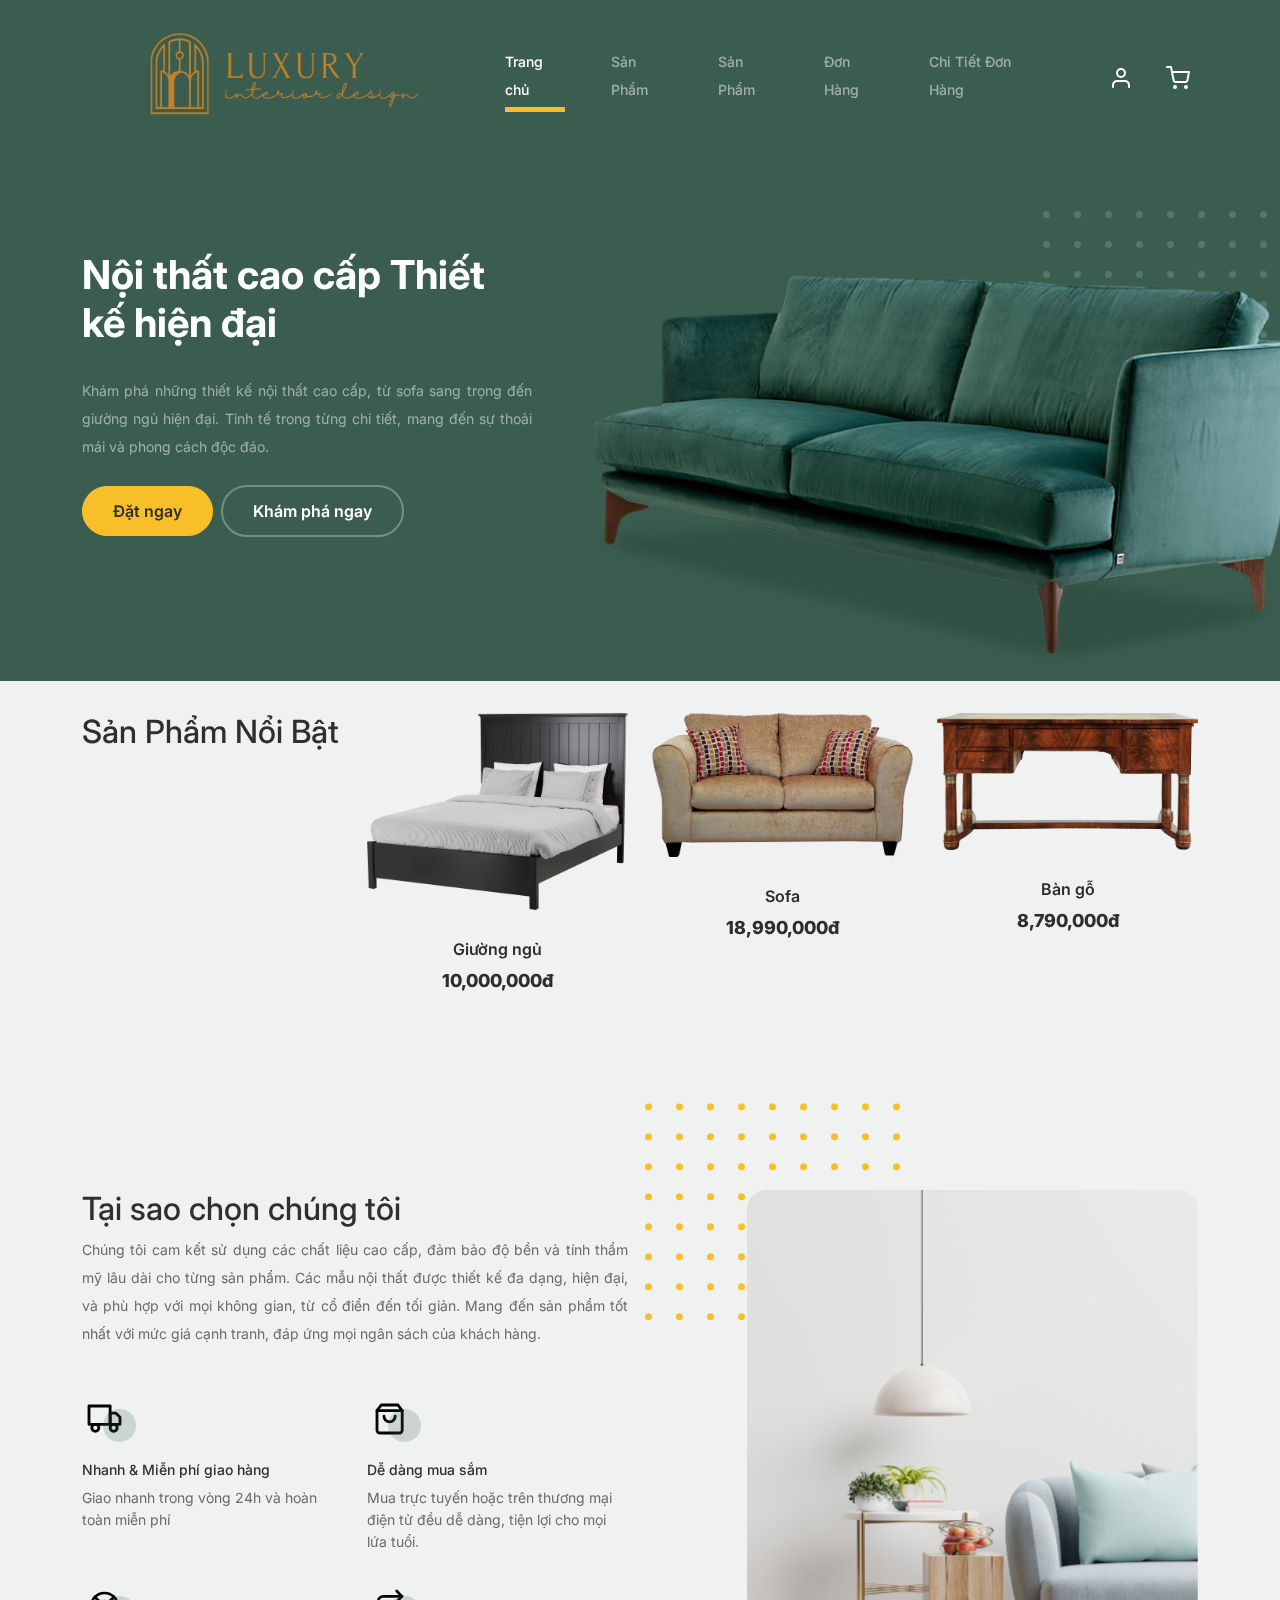
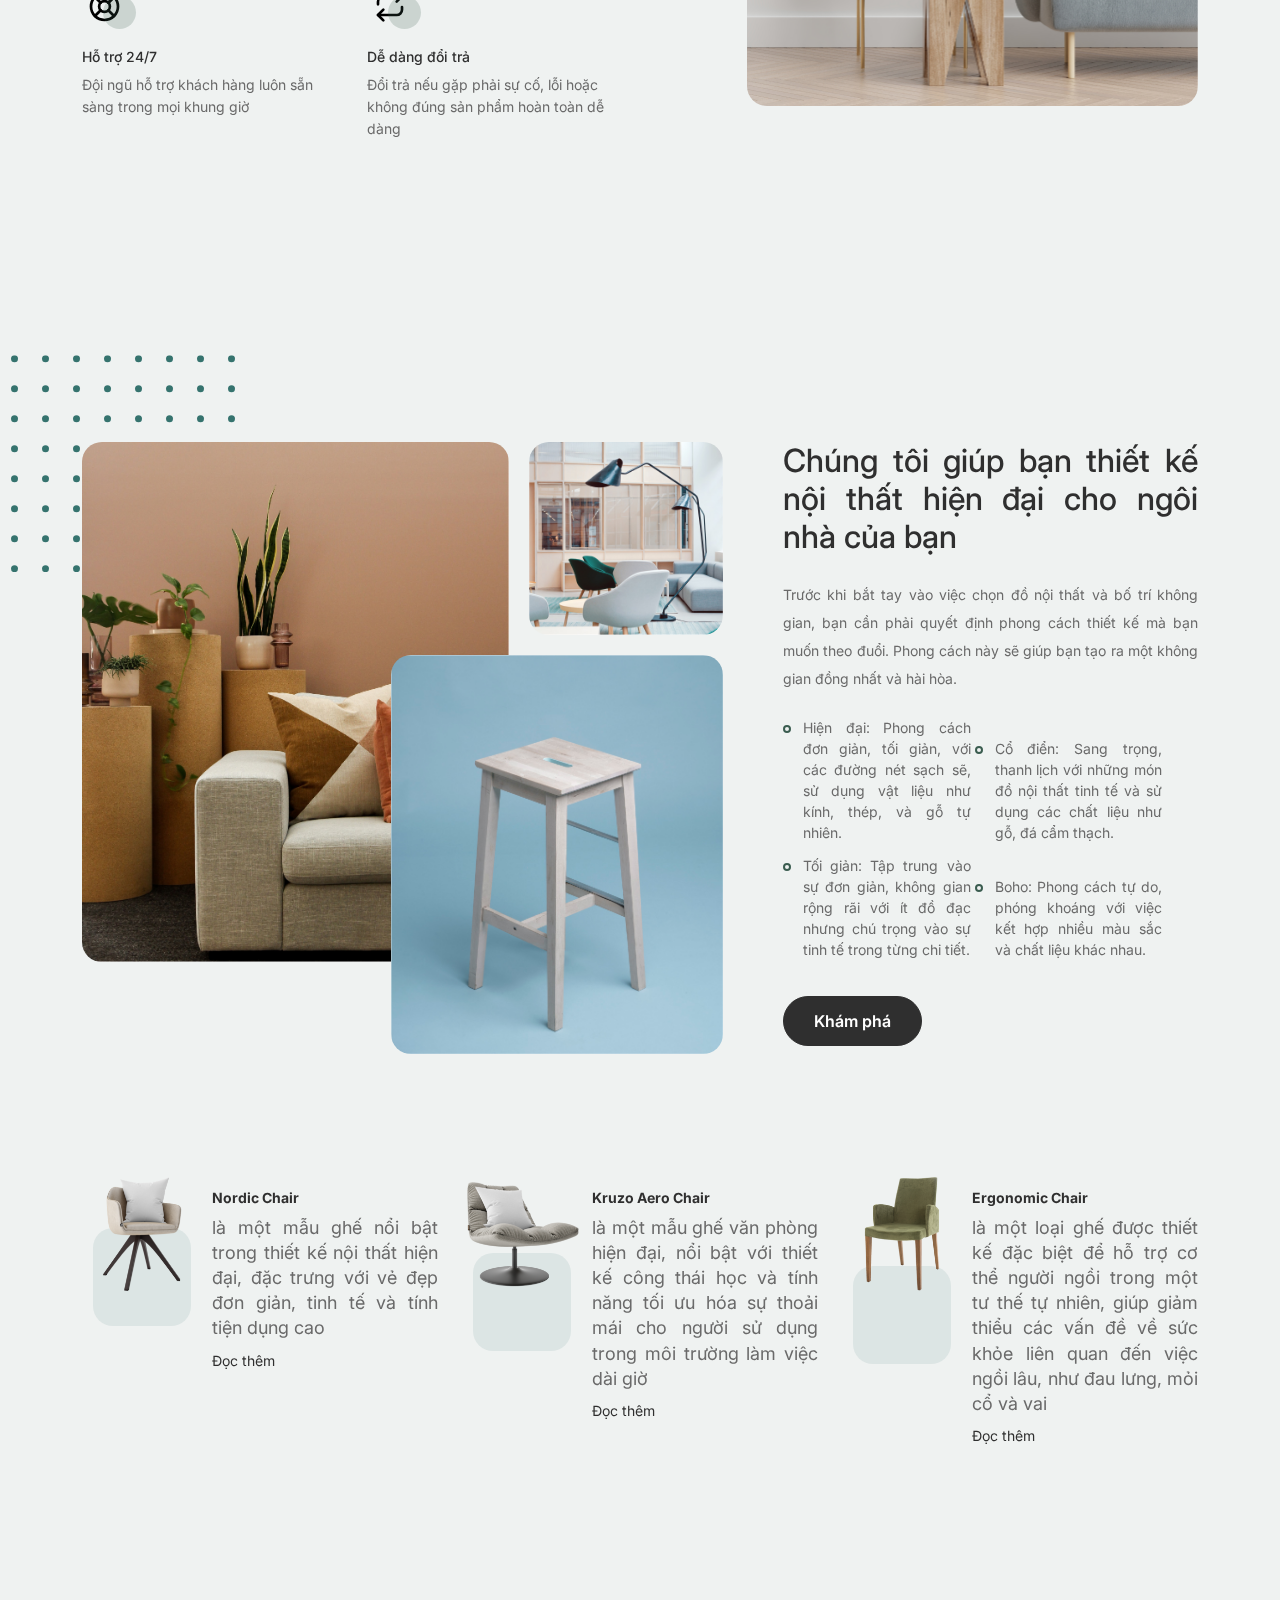
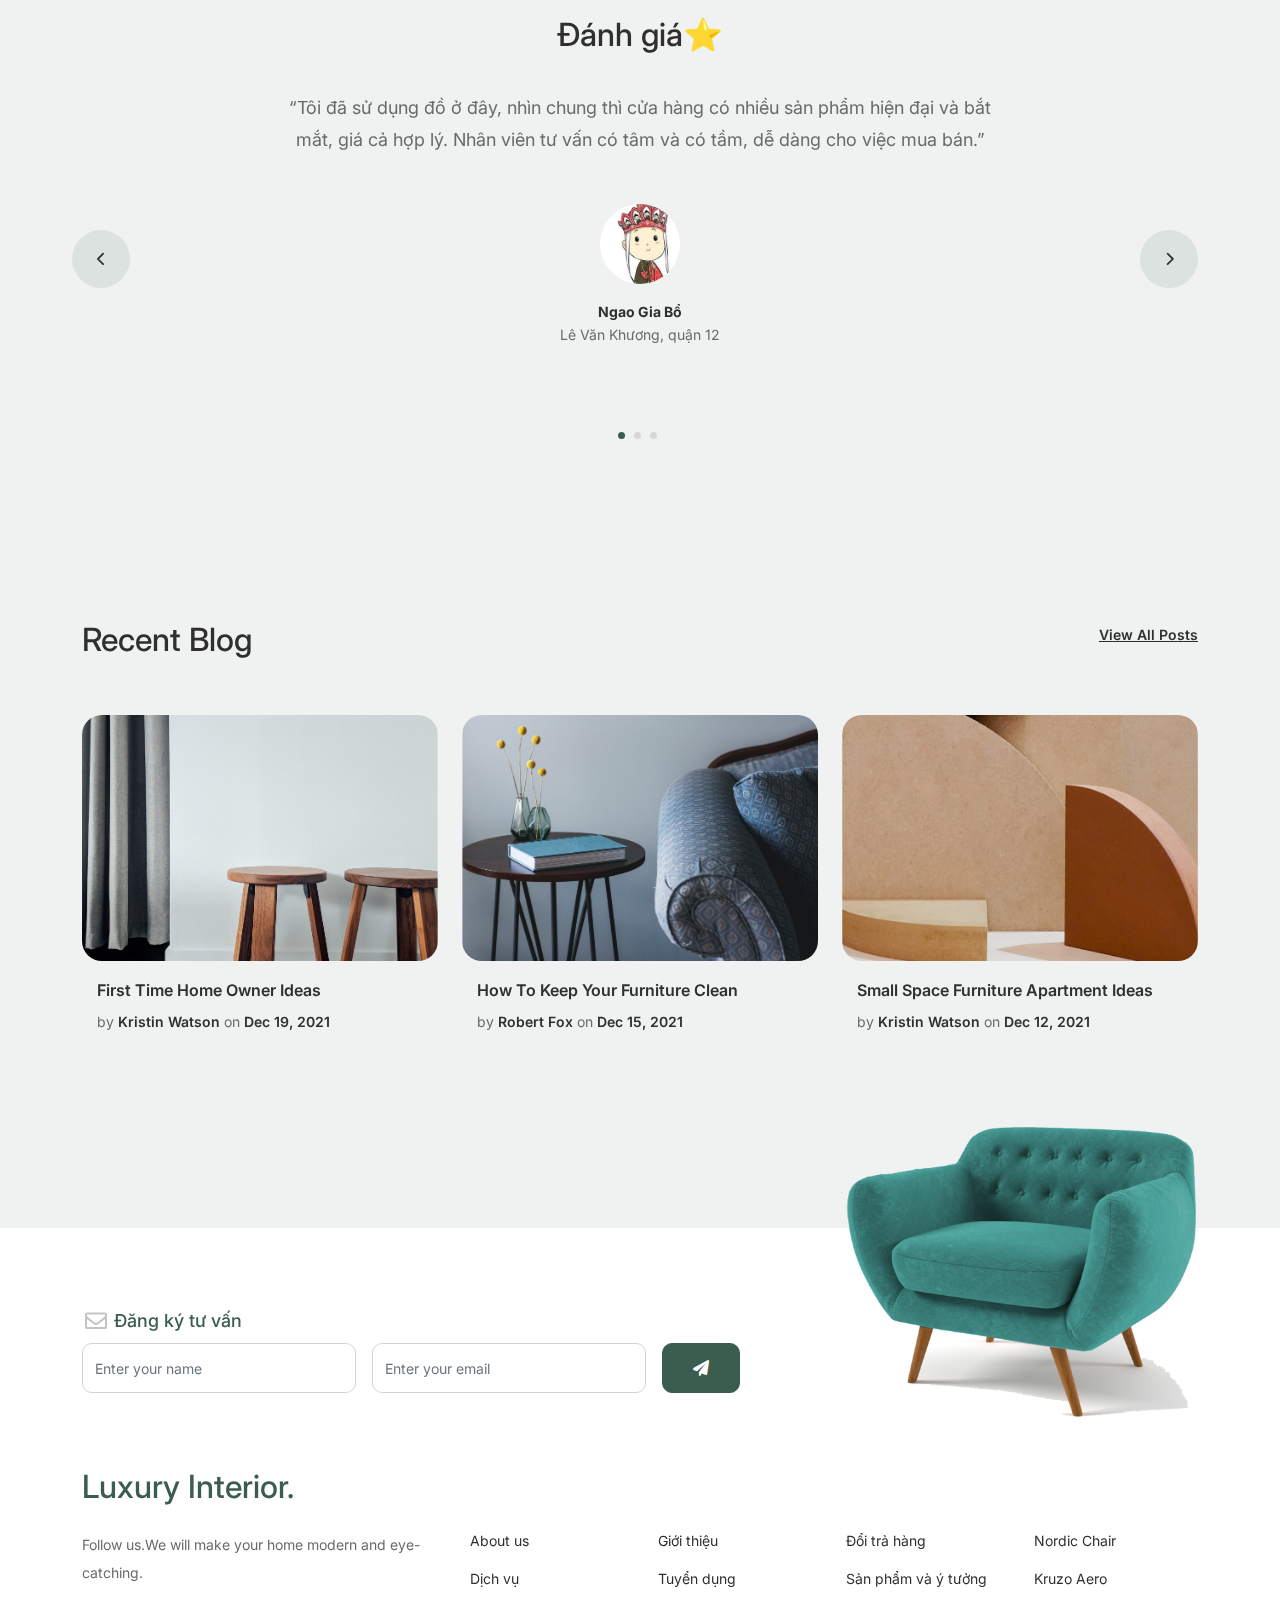
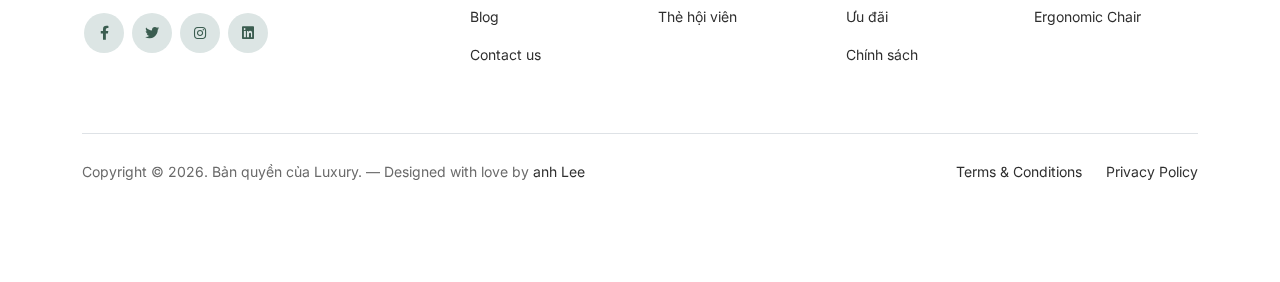
==== commit 699b4d38: "t" ====
--- a/index.html
+++ b/index.html
@@ -80,8 +80,10 @@
     <!-- Start Product Section -->
     <div class="product-section">
         <div class="container">
+            <div class="row">
+                <div class="col-md-12 col-lg-3 mb-5 mb-lg-0">
                     <h2 class="mb-4 section-title">Sản Phẩm Nổi Bật</h2>
-                <div class="row">
+                </div>
                 <div class="col-12 col-md-4 col-lg-3 mb-5 mb-md-0">
                     <a class="product-item" href="cart.html">
                         <img src="images/giuong.png" class="img-fluid product-thumbnail">
@@ -116,7 +118,6 @@
                     </a>
                 </div>
             </div>
-            </div>
         </div>
     </div>
     <div class="why-choose-section">
@@ -124,32 +125,37 @@
             <div class="row justify-content-between">
                 <div class="col-lg-6">
                     <h2 class="section-title">Tại sao chọn chúng tôi</h2>
-                    <p style="text-align:justify">Chúng tôi cam kết mang đến những sản phẩm nội thất cao cấp, đảm
-                        bảo tính thẩm mỹ và độ bền cao. Các sản phẩm được thiết kế để phù hợp với mọi không gian
-                        sống và làm việc, mang lại trải nghiệm tiện nghi cho người sử dụng.</p>
+                    <p style="text-align:justify">Chúng tôi cam kết sử dụng các chất liệu cao cấp, đảm bảo độ bền và
+                        tính thẩm mỹ lâu dài cho từng sản phẩm. Các mẫu nội thất được thiết kế đa dạng, hiện đại, và phù
+                        hợp với mọi không gian, từ cổ điển đến tối giản. Mang đến sản phẩm tốt nhất với mức giá cạnh
+                        tranh, đáp ứng mọi ngân sách của khách hàng.</p>
+
                     <div class="row my-5">
                         <div class="col-6 col-md-6">
                             <div class="feature">
                                 <div class="icon">
-                                    <img src="/images/truck.svg" alt="Free Shipping" class="img-fluid">
+                                    <img src="images/truck.svg" alt="Image" class="imf-fluid">
                                 </div>
                                 <h3>Nhanh &amp; Miễn phí giao hàng</h3>
-                                <p>Giao hàng trong vòng 24 giờ và miễn phí cho tất cả các đơn hàng</p>
-                            </div>
-                        </div>
+                                <p>Giao nhanh trong vòng 24h và hoàn toàn miễn phí</p>
+                            </div>
+                        </div>
+
                         <div class="col-6 col-md-6">
                             <div class="feature">
                                 <div class="icon">
-                                    <img src="/images/bag.svg" alt="Easy Shopping" class="img-fluid">
+                                    <img src="images/bag.svg" alt="Image" class="imf-fluid">
                                 </div>
                                 <h3>Dễ dàng mua sắm</h3>
-                                <p>Mua sắm trực tuyến tiện lợi và dễ dàng, đáp ứng nhu cầu của mọi khách hàng.</p>
-                            </div>
-                        </div>
+                                <p>Mua trực tuyến hoặc trên thương mại điện tử đều dễ dàng, tiện lợi cho mọi lứa tuổi.
+                                </p>
+                            </div>
+                        </div>
+
                         <div class="col-6 col-md-6">
                             <div class="feature">
                                 <div class="icon">
-                                    <img src="/images/support.svg" alt="Image" class="imf-fluid">
+                                    <img src="images/support.svg" alt="Image" class="imf-fluid">
                                 </div>
                                 <h3>Hỗ trợ 24/7</h3>
                                 <p>Đội ngũ hỗ trợ khách hàng luôn sẵn sàng trong mọi khung giờ</p>
@@ -159,17 +165,19 @@
                         <div class="col-6 col-md-6">
                             <div class="feature">
                                 <div class="icon">
-                                    <img src="/images/return.svg" alt="Image" class="imf-fluid">
+                                    <img src="images/return.svg" alt="Image" class="imf-fluid">
                                 </div>
                                 <h3>Dễ dàng đổi trả</h3>
                                 <p>Đổi trả nếu gặp phải sự cố, lỗi hoặc không đúng sản phẩm hoàn toàn dễ dàng</p>
                             </div>
                         </div>
-                    </div>
-                </div>
+
+                    </div>
+                </div>
+
                 <div class="col-lg-5">
                     <div class="img-wrap">
-                        <img src="/images/why-choose-us-img.jpg" alt="Why Choose Us - Image" class="img-fluid">
+                        <img src="images/why-choose-us-img.jpg" alt="Image" class="img-fluid">
                     </div>
                 </div>
 
--- a/css/style.css
+++ b/css/style.css
@@ -198,7 +198,7 @@
   color: #2f2f2f; }
 
 .product-section {
-  padding: 7rem 0; }
+  padding: 2rem 0; }
   .product-section .product-item {
     text-align: center;
     text-decoration: none;
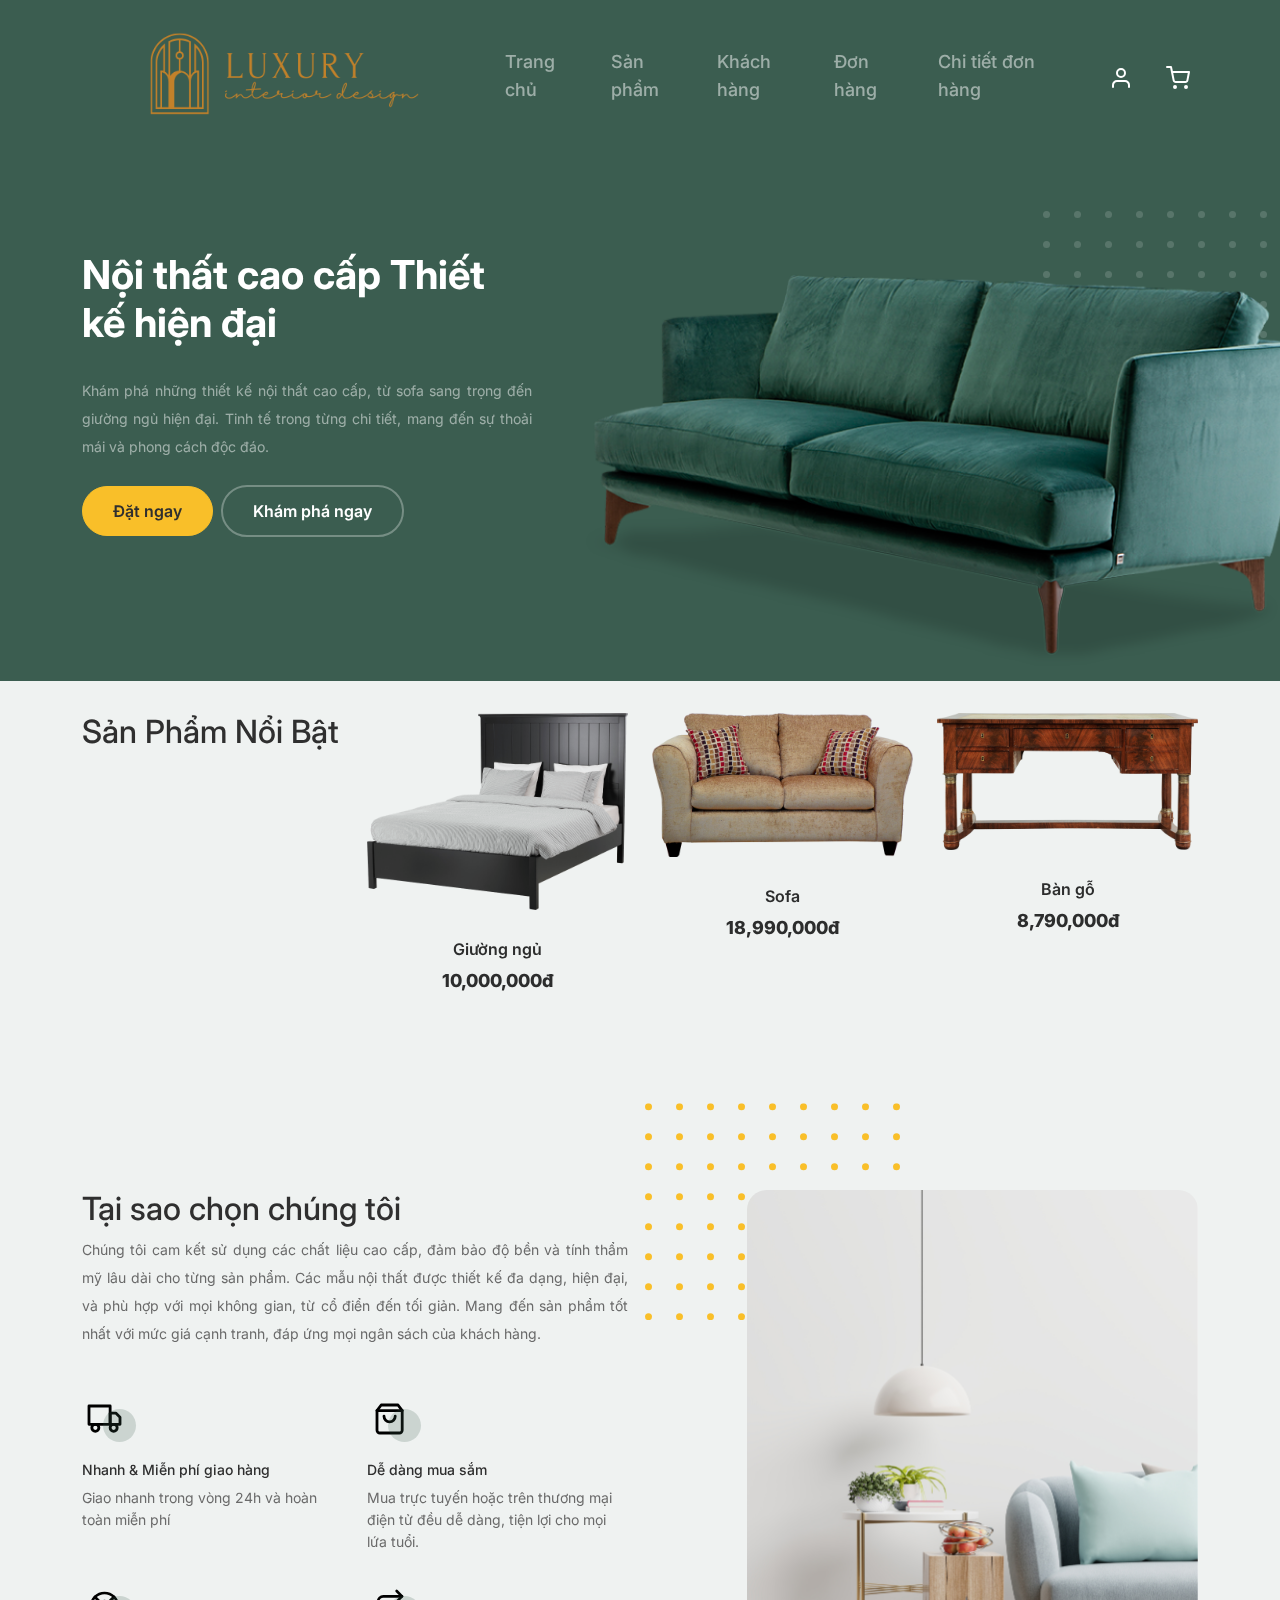
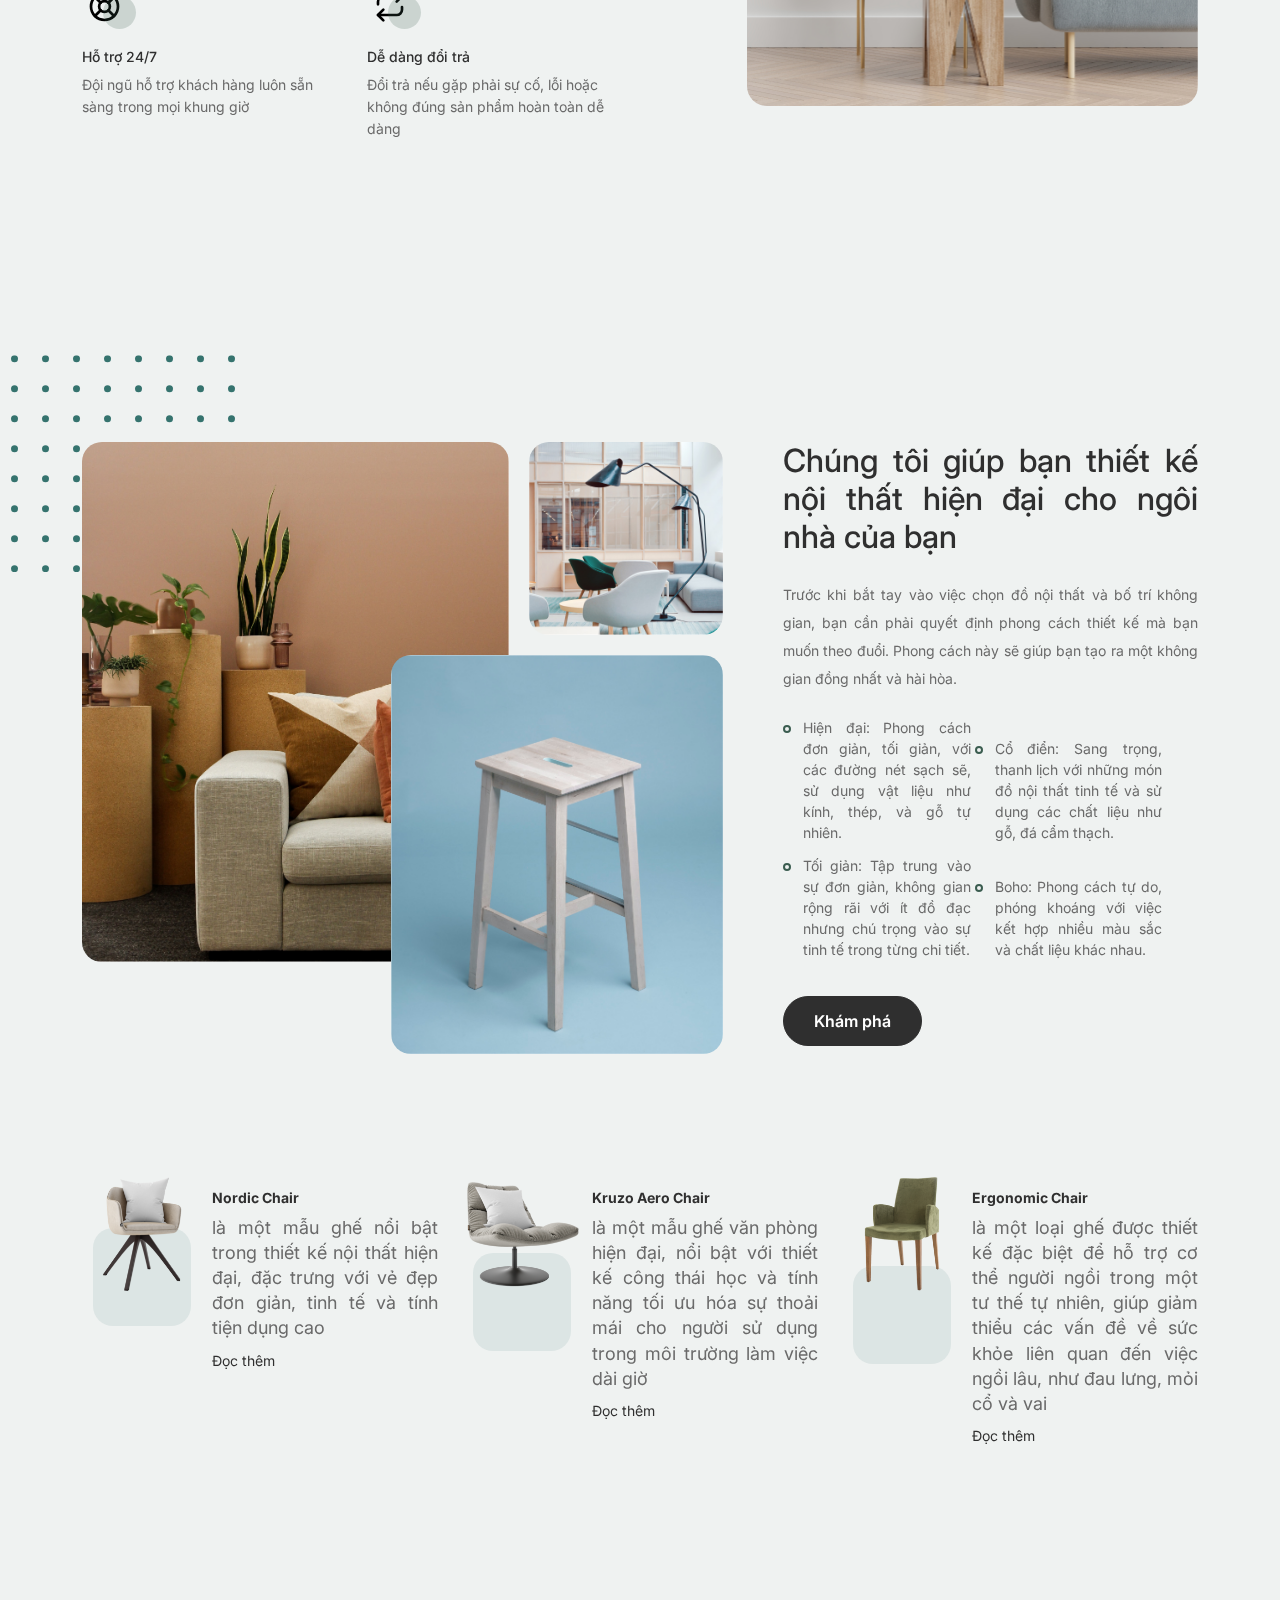
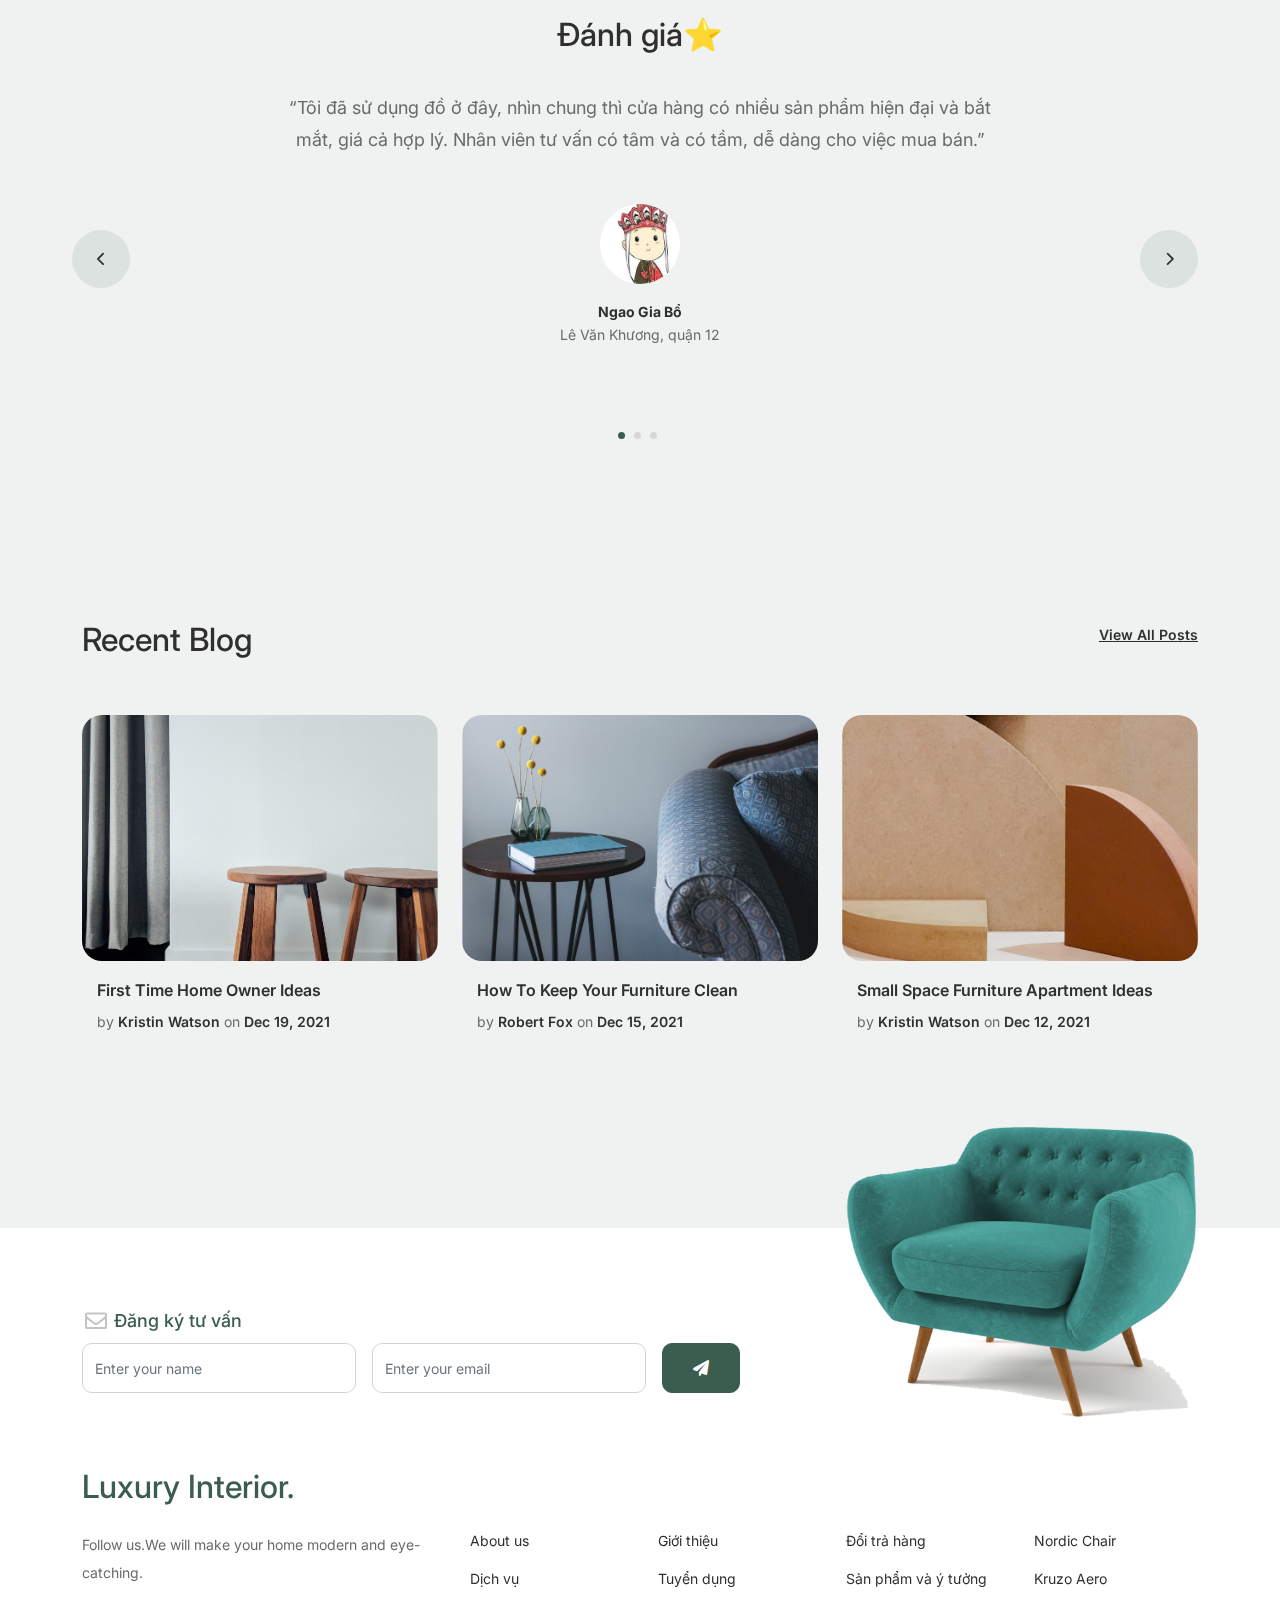
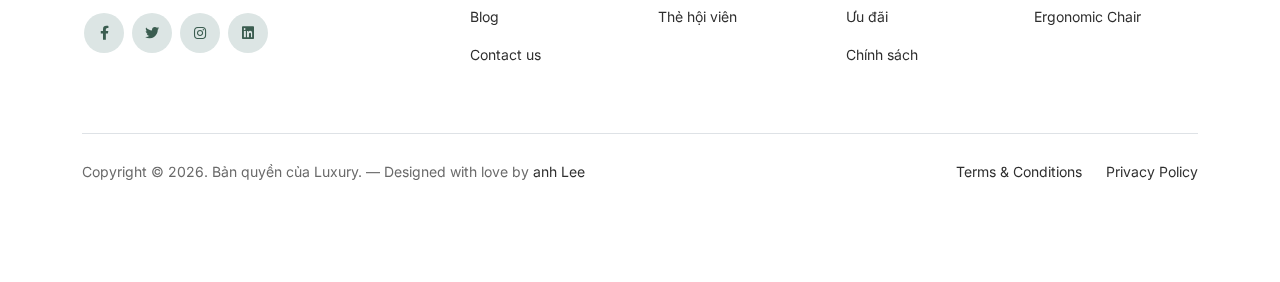
==== commit b1c8854c: "ok" ====
--- a/index.html
+++ b/index.html
@@ -24,34 +24,31 @@
 </head>
 
 <body>
-    <nav class="custom-navbar navbar navbar navbar-expand-md navbar-dark bg-dark" arial-label="Furni navigation bar">
-
-        <div class="container">
-            <a href="index.html" class="logo">
-                <img src="images/luxury.png" style="width: 400px;">
+    <nav class="custom-navbar navbar navbar-expand-md navbar-dark bg-dark" aria-label="Furni Navigation">
+        <div class="container">
+            <a href="/" class="logo">
+                <img src="/images/luxury.png" alt="Logo Nội Thất Cao Cấp" style="width: 400px;">
             </a>
             <button class="navbar-toggler" type="button" data-bs-toggle="collapse" data-bs-target="#navbarsFurni"
                 aria-controls="navbarsFurni" aria-expanded="false" aria-label="Toggle navigation">
                 <span class="navbar-toggler-icon"></span>
             </button>
-
-            <div class="collapse navbar-collapse" id="navbarsFurni">
-                <ul class="custom-navbar-nav navbar-nav ms-auto mb-2 mb-md-0">
-                    <li class="nav-item active">
-                        <a class="nav-link" href="index.html">Trang chủ</a>
+            <div class="collapse navbar-collapse" style="font-size: large" id="navbarsFurni">
+                <ul class="custom-navbar-nav navbar-nav ms-auto">
+                    <li class="nav-item">
+                        <a class="nav-link active" href="/">Trang chủ</a>
                     </li>
-                    <li><a class="nav-link" href="sanpham.html">Sản Phẩm</a></li>
-                    <li><a class="nav-link" href="lienhe.html">Sản Phẩm</a></li>
-                    <li><a class="nav-link" href="giohang.html">Đơn Hàng</a></li>
-                    <li><a class="nav-link" href="blog.html">Chi Tiết Đơn Hàng</a></li>
+                    <li><a class="nav-link" href="/admin/san_pham">Sản phẩm</a></li>
+                    <li><a class="nav-link" href="/admin/khach_hang">Khách hàng</a></li>
+                    <li><a class="nav-link" href="/admin/don_hang">Đơn hàng</a></li>
+                    <li><a class="nav-link" href="/admin/chi_tiet_don_hang">Chi tiết đơn hàng</a></li>
                 </ul>
-                <ul class="custom-navbar-cta navbar-nav mb-2 mb-md-0 ms-5">
-                    <li><a class="nav-link" href="#"><img src="images/user.svg"></a></li>
-                    <li><a class="nav-link" href="cart.html"><img src="images/cart.svg"></a></li>
+                <ul class="custom-navbar-cta navbar-nav ms-5">
+                    <li><a class="nav-link" href="/login"><img src="/images/user.svg" alt="Tài khoản"></a></li>
+                    <li><a class="nav-link" href="/gio_hang"><img src="/images/cart.svg" alt="Giỏ hàng"></a></li>
                 </ul>
             </div>
         </div>
-
     </nav>
 
     <div class="hero">
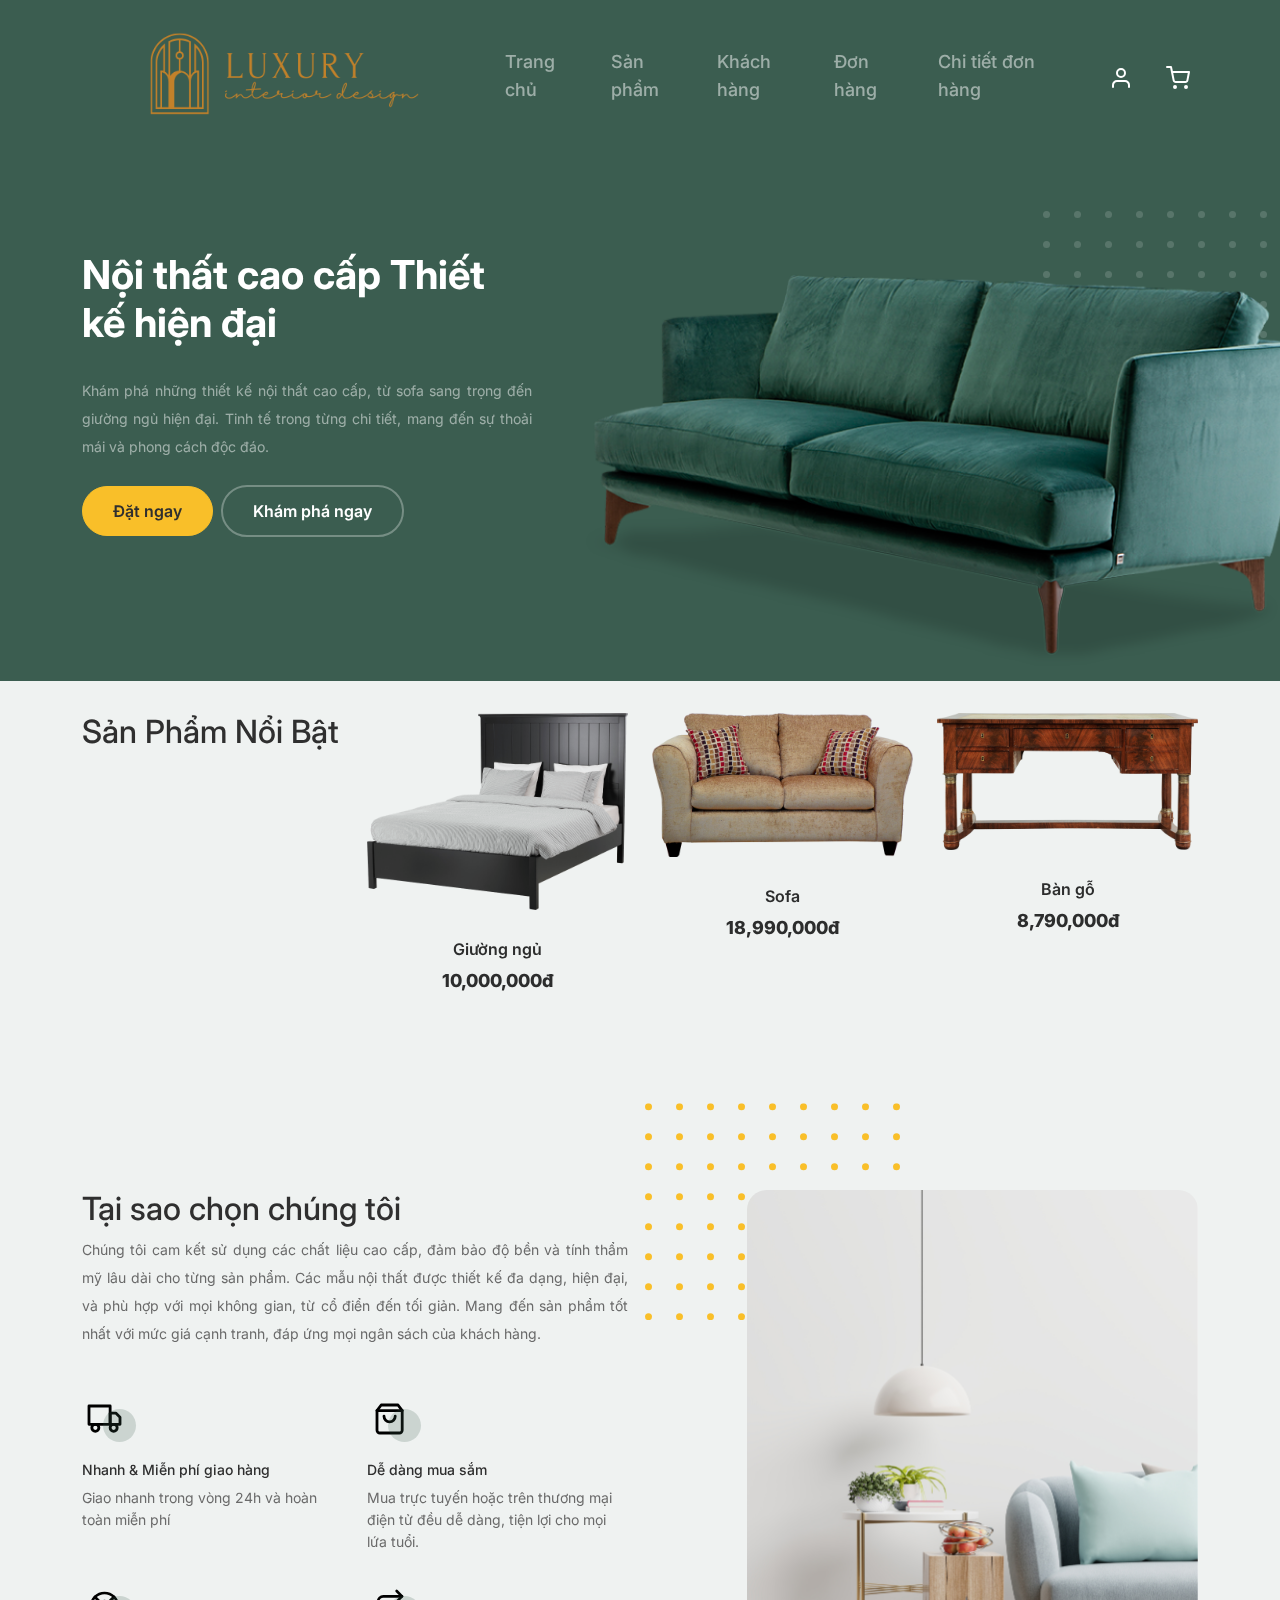
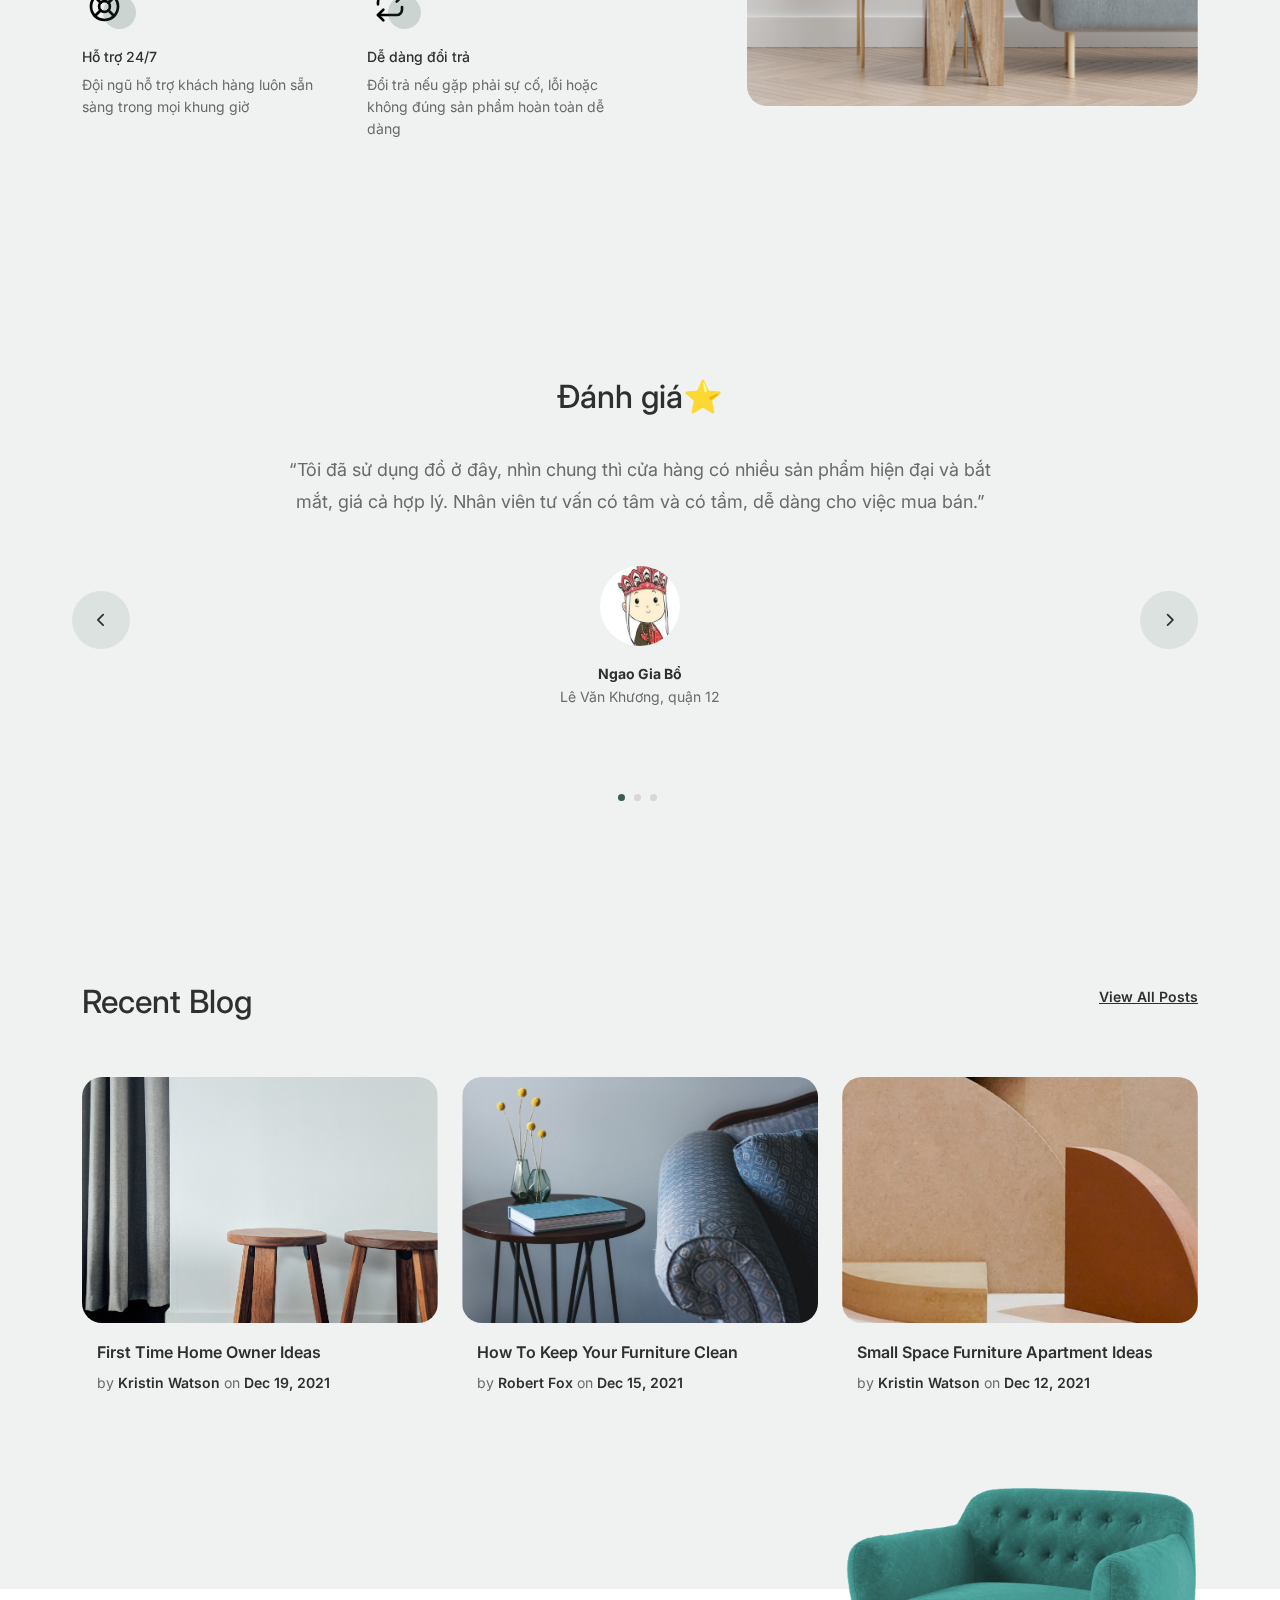
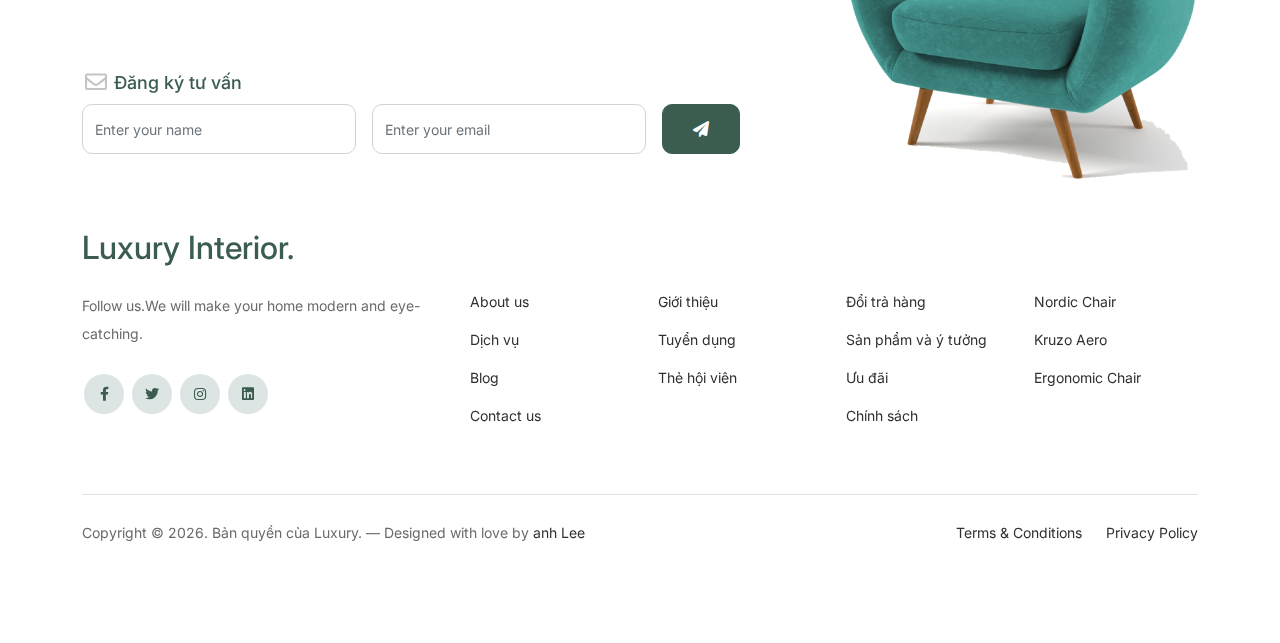
==== commit c2fa66bc: "ok" ====
--- a/index.html
+++ b/index.html
@@ -27,7 +27,7 @@
     <nav class="custom-navbar navbar navbar-expand-md navbar-dark bg-dark" aria-label="Furni Navigation">
         <div class="container">
             <a href="/" class="logo">
-                <img src="/images/luxury.png" alt="Logo Nội Thất Cao Cấp" style="width: 400px;">
+                <img src="images/luxury.png" alt="Logo Nội Thất Cao Cấp" style="width: 400px;">
             </a>
             <button class="navbar-toggler" type="button" data-bs-toggle="collapse" data-bs-target="#navbarsFurni"
                 aria-controls="navbarsFurni" aria-expanded="false" aria-label="Toggle navigation">
@@ -44,8 +44,8 @@
                     <li><a class="nav-link" href="/admin/chi_tiet_don_hang">Chi tiết đơn hàng</a></li>
                 </ul>
                 <ul class="custom-navbar-cta navbar-nav ms-5">
-                    <li><a class="nav-link" href="/login"><img src="/images/user.svg" alt="Tài khoản"></a></li>
-                    <li><a class="nav-link" href="/gio_hang"><img src="/images/cart.svg" alt="Giỏ hàng"></a></li>
+                    <li><a class="nav-link" href="/login"><img src="images/user.svg" alt="Tài khoản"></a></li>
+                    <li><a class="nav-link" href="/gio_hang"><img src="images/cart.svg" alt="Giỏ hàng"></a></li>
                 </ul>
             </div>
         </div>
@@ -183,93 +183,7 @@
     </div>
     <!-- End Why Choose Us Section -->
     <!-- Start We Help Section -->
-    <div class="we-help-section">
-        <div class="container">
-            <div class="row justify-content-between">
-                <div class="col-lg-7 mb-5 mb-lg-0">
-                    <div class="imgs-grid">
-                        <div class="grid grid-1"><img src="images/img-grid-1.jpg" alt="Untree.co"></div>
-                        <div class="grid grid-2"><img src="images/img-grid-2.jpg" alt="Untree.co"></div>
-                        <div class="grid grid-3"><img src="images/img-grid-3.jpg" alt="Untree.co"></div>
-                    </div>
-                </div>
-                <div class="col-lg-5 ps-lg-5">
-                    <h2 class="section-title mb-4" style="text-align:justify">Chúng tôi giúp bạn thiết kế nội thất hiện
-                        đại cho ngôi nhà của bạn</h2>
-                    <p style="text-align:justify">Trước khi bắt tay vào việc chọn đồ nội thất và bố trí không gian, bạn
-                        cần phải quyết định phong cách thiết kế mà bạn muốn theo đuổi. Phong cách này sẽ giúp bạn tạo ra
-                        một không gian đồng nhất và hài hòa.</p>
-
-                    <ul class="list-unstyled custom-list my-4">
-                        <li style="text-align:justify">Hiện đại: Phong cách đơn giản, tối giản, với các đường nét sạch
-                            sẽ, sử dụng vật liệu như kính, thép, và gỗ tự nhiên.</li>
-                        <li style="text-align:justify">Cổ điển: Sang trọng, thanh lịch với những món đồ nội thất tinh tế
-                            và sử dụng các chất liệu như gỗ, đá cẩm thạch.</li>
-                        <li style="text-align:justify">Tối giản: Tập trung vào sự đơn giản, không gian rộng rãi với ít
-                            đồ đạc nhưng chú trọng vào sự tinh tế trong từng chi tiết.</li>
-                        <li style="text-align:justify">Boho: Phong cách tự do, phóng khoáng với việc kết hợp nhiều màu
-                            sắc và chất liệu khác nhau.</li>
-                    </ul>
-                    <p><a herf="#" class="btn">Khám phá</a></p>
-                </div>
-            </div>
-        </div>
-    </div>
-    <!-- End We Help Section -->
-    <!-- Start Popular Product -->
-    <div class="popular-product">
-        <div class="container">
-            <div class="row">
-
-                <div class="col-12 col-md-6 col-lg-4 mb-4 mb-lg-0">
-                    <div class="product-item-sm d-flex">
-                        <div class="thumbnail">
-                            <img src="images/product-1.png" alt="Image" class="img-fluid">
-                        </div>
-                        <div class="pt-3">
-                            <h3>Nordic Chair</h3>
-                            <p style="font-size: 18px; text-align: justify "> là một mẫu ghế nổi bật trong thiết kế nội
-                                thất hiện đại, đặc trưng với vẻ đẹp đơn giản, tinh tế và tính tiện dụng cao</p>
-                            <p><a style="font-size: 14px" href="#">Đọc thêm</a></p>
-                        </div>
-                    </div>
-                </div>
-
-                <div class="col-12 col-md-6 col-lg-4 mb-4 mb-lg-0">
-                    <div class="product-item-sm d-flex">
-                        <div class="thumbnail">
-                            <img src="images/product-2.png" alt="Image" class="img-fluid">
-                        </div>
-                        <div class="pt-3">
-                            <h3>Kruzo Aero Chair</h3>
-                            <p style="font-size: 18px; text-align: justify ">là một mẫu ghế văn phòng hiện đại, nổi bật
-                                với thiết kế công thái học và tính năng tối ưu hóa sự thoải mái cho người sử dụng trong
-                                môi trường làm việc dài giờ </p>
-                            <p><a href="#">Đọc thêm</a></p>
-                        </div>
-                    </div>
-                </div>
-
-                <div class="col-12 col-md-6 col-lg-4 mb-4 mb-lg-0">
-                    <div class="product-item-sm d-flex">
-                        <div class="thumbnail">
-                            <img src="images/product-3.png" alt="Image" class="img-fluid">
-                        </div>
-                        <div class="pt-3">
-                            <h3>Ergonomic Chair</h3>
-                            <p style="font-size: 18px; text-align: justify ">là một loại ghế được thiết kế đặc biệt để
-                                hỗ trợ cơ thể người ngồi trong một tư thế tự nhiên, giúp giảm thiểu các vấn đề về sức
-                                khỏe liên quan đến việc ngồi lâu, như đau lưng, mỏi cổ và vai</p>
-                            <p><a href="#">Đọc thêm</a></p>
-                        </div>
-                    </div>
-                </div>
-
-            </div>
-        </div>
-    </div>
-    <!-- End Popular Product -->
-    <!-- Start Testimonial Slider -->
+    
     <div class="testimonial-section">
         <div class="container">
             <div class="row">
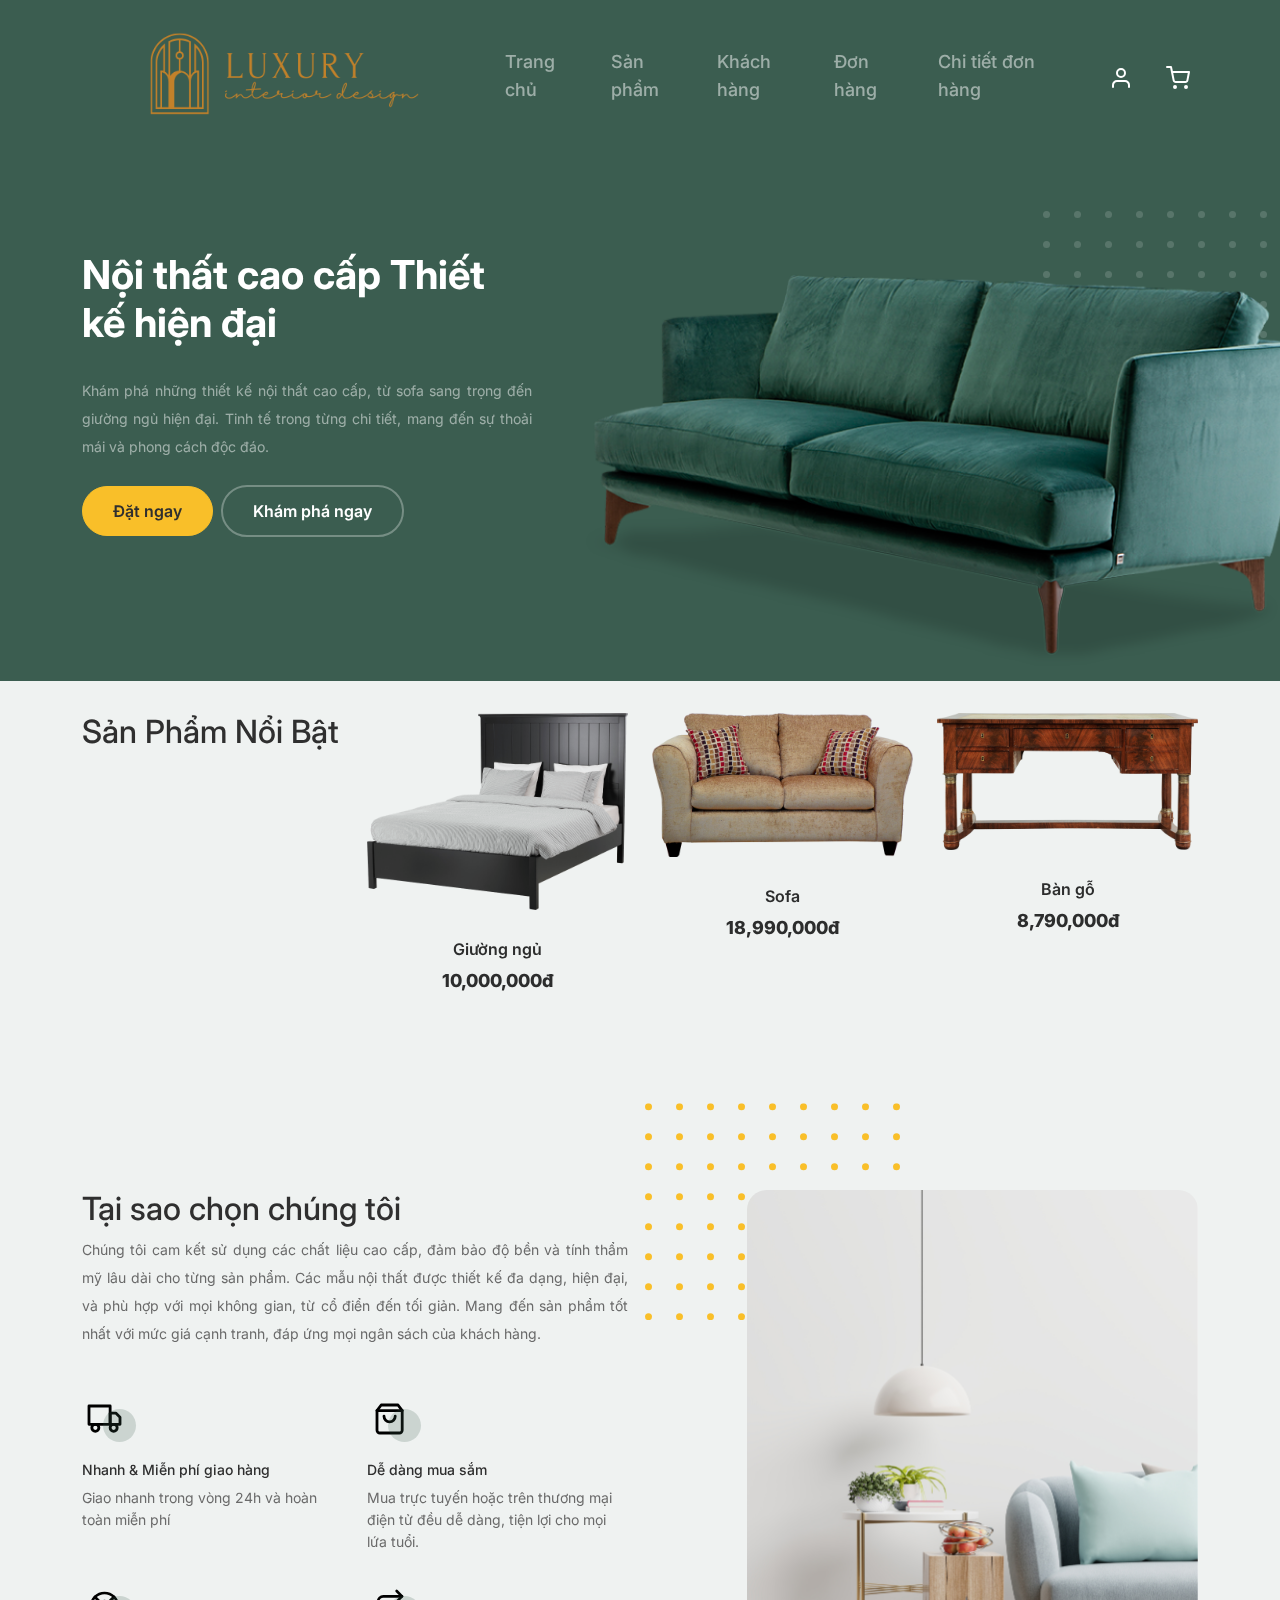
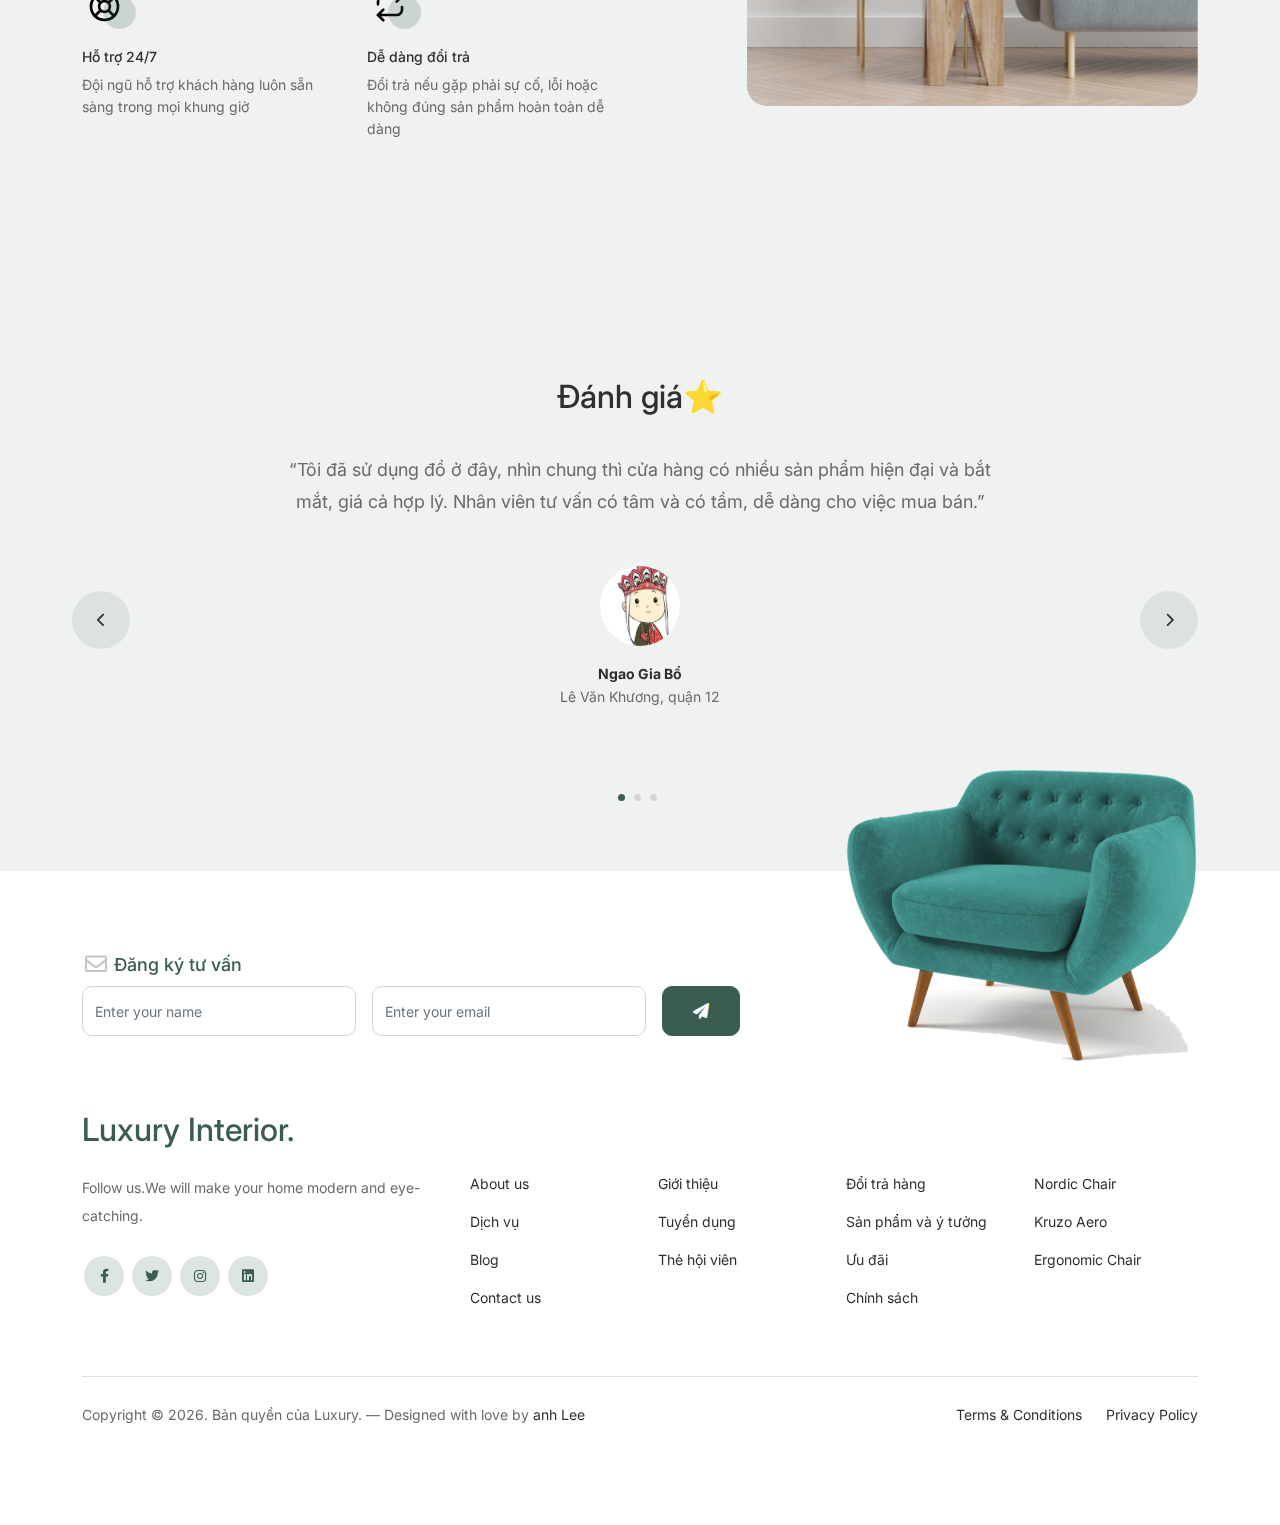
==== commit 5968c45a: "ok" ====
--- a/index.html
+++ b/index.html
@@ -288,67 +288,6 @@
             </div>
         </div>
     </div>
-    <!-- End Testimonial Slider -->
-    <!-- Start Blog Section -->
-    <div class="blog-section">
-        <div class="container">
-            <div class="row mb-5">
-                <div class="col-md-6">
-                    <h2 class="section-title">Recent Blog</h2>
-                </div>
-                <div class="col-md-6 text-start text-md-end">
-                    <a href="#" class="more">View All Posts</a>
-                </div>
-            </div>
-
-            <div class="row">
-
-                <div class="col-12 col-sm-6 col-md-4 mb-4 mb-md-0">
-                    <div class="post-entry">
-                        <a href="#" class="post-thumbnail"><img src="images/post-1.jpg" alt="Image"
-                                class="img-fluid"></a>
-                        <div class="post-content-entry">
-                            <h3><a href="#">First Time Home Owner Ideas</a></h3>
-                            <div class="meta">
-                                <span>by <a href="#">Kristin Watson</a></span> <span>on <a href="#">Dec 19,
-                                        2021</a></span>
-                            </div>
-                        </div>
-                    </div>
-                </div>
-
-                <div class="col-12 col-sm-6 col-md-4 mb-4 mb-md-0">
-                    <div class="post-entry">
-                        <a href="#" class="post-thumbnail"><img src="images/post-2.jpg" alt="Image"
-                                class="img-fluid"></a>
-                        <div class="post-content-entry">
-                            <h3><a href="#">How To Keep Your Furniture Clean</a></h3>
-                            <div class="meta">
-                                <span>by <a href="#">Robert Fox</a></span> <span>on <a href="#">Dec 15, 2021</a></span>
-                            </div>
-                        </div>
-                    </div>
-                </div>
-
-                <div class="col-12 col-sm-6 col-md-4 mb-4 mb-md-0">
-                    <div class="post-entry">
-                        <a href="#" class="post-thumbnail"><img src="images/post-3.jpg" alt="Image"
-                                class="img-fluid"></a>
-                        <div class="post-content-entry">
-                            <h3><a href="#">Small Space Furniture Apartment Ideas</a></h3>
-                            <div class="meta">
-                                <span>by <a href="#">Kristin Watson</a></span> <span>on <a href="#">Dec 12,
-                                        2021</a></span>
-                            </div>
-                        </div>
-                    </div>
-                </div>
-
-            </div>
-        </div>
-    </div>
-    <!-- End Blog Section -->
-    <!-- Start Footer Section -->
     <footer class="footer-section">
         <div class="container relative">
 
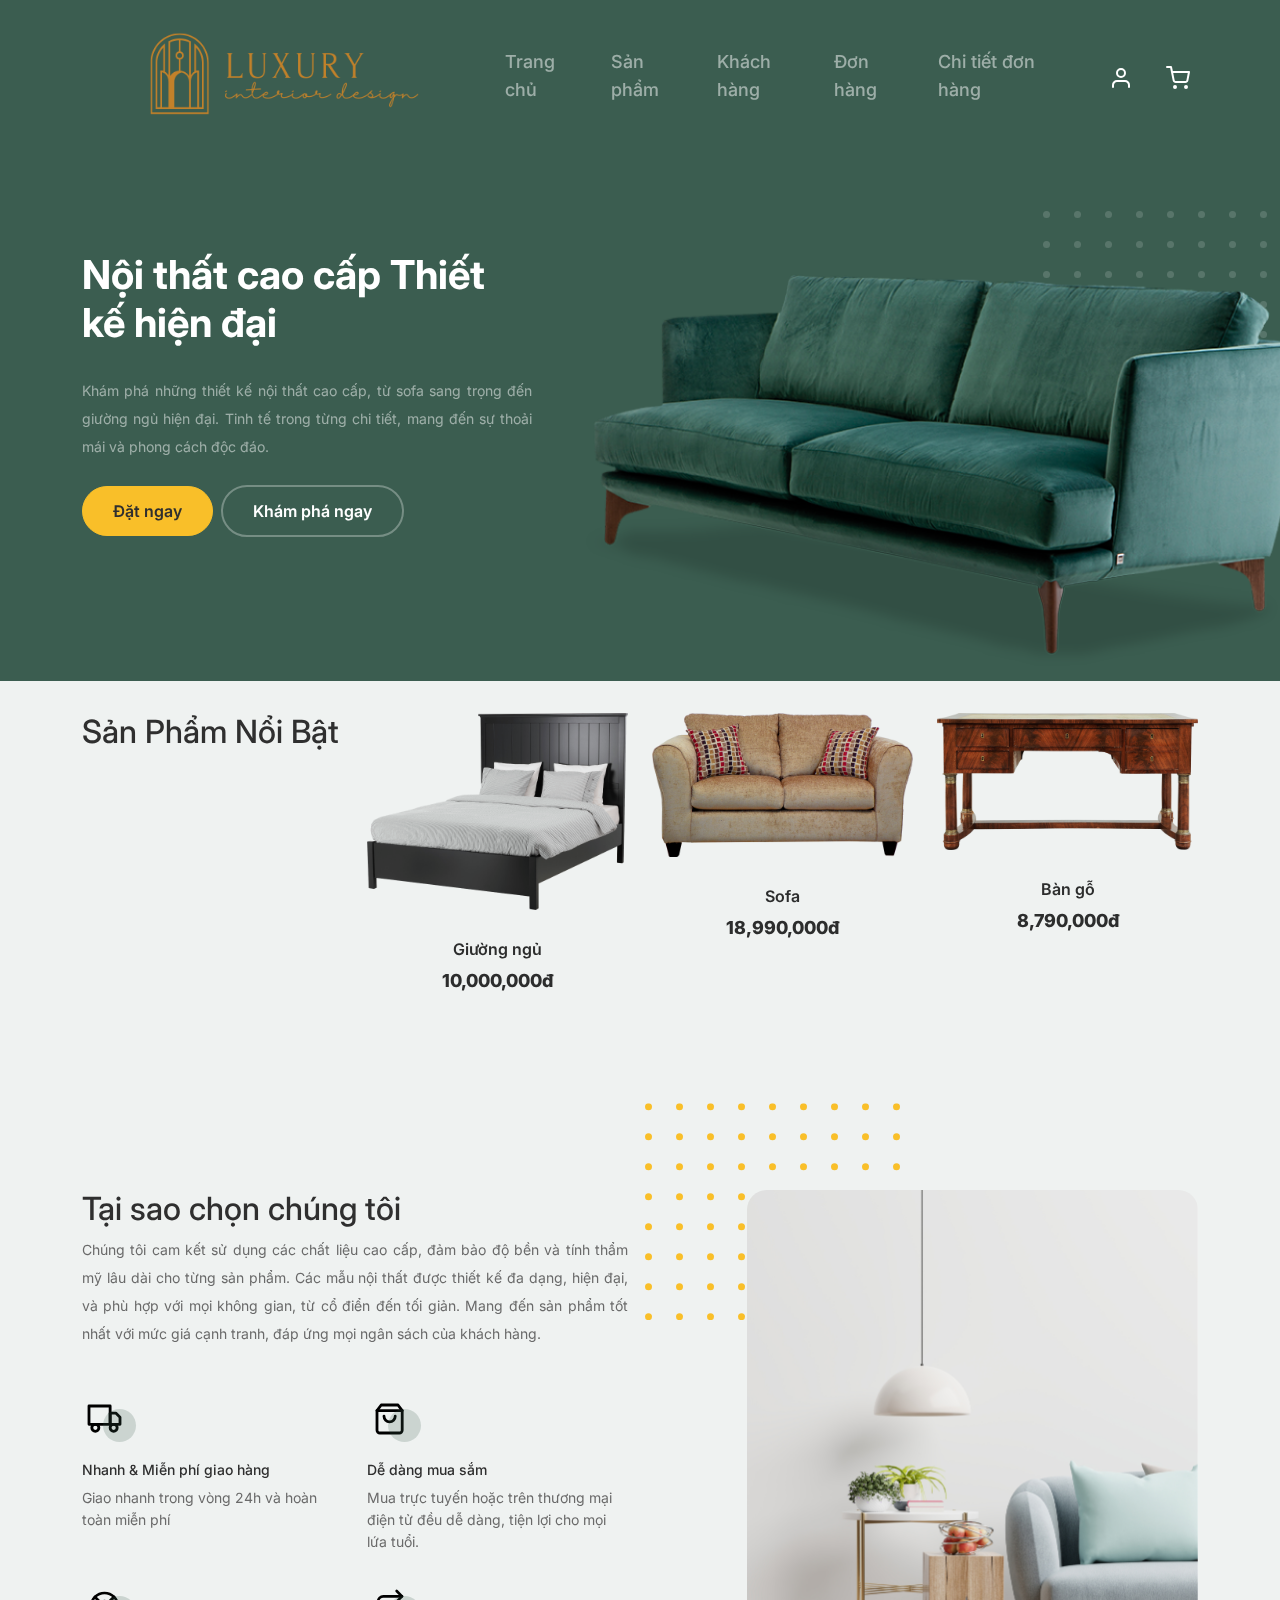
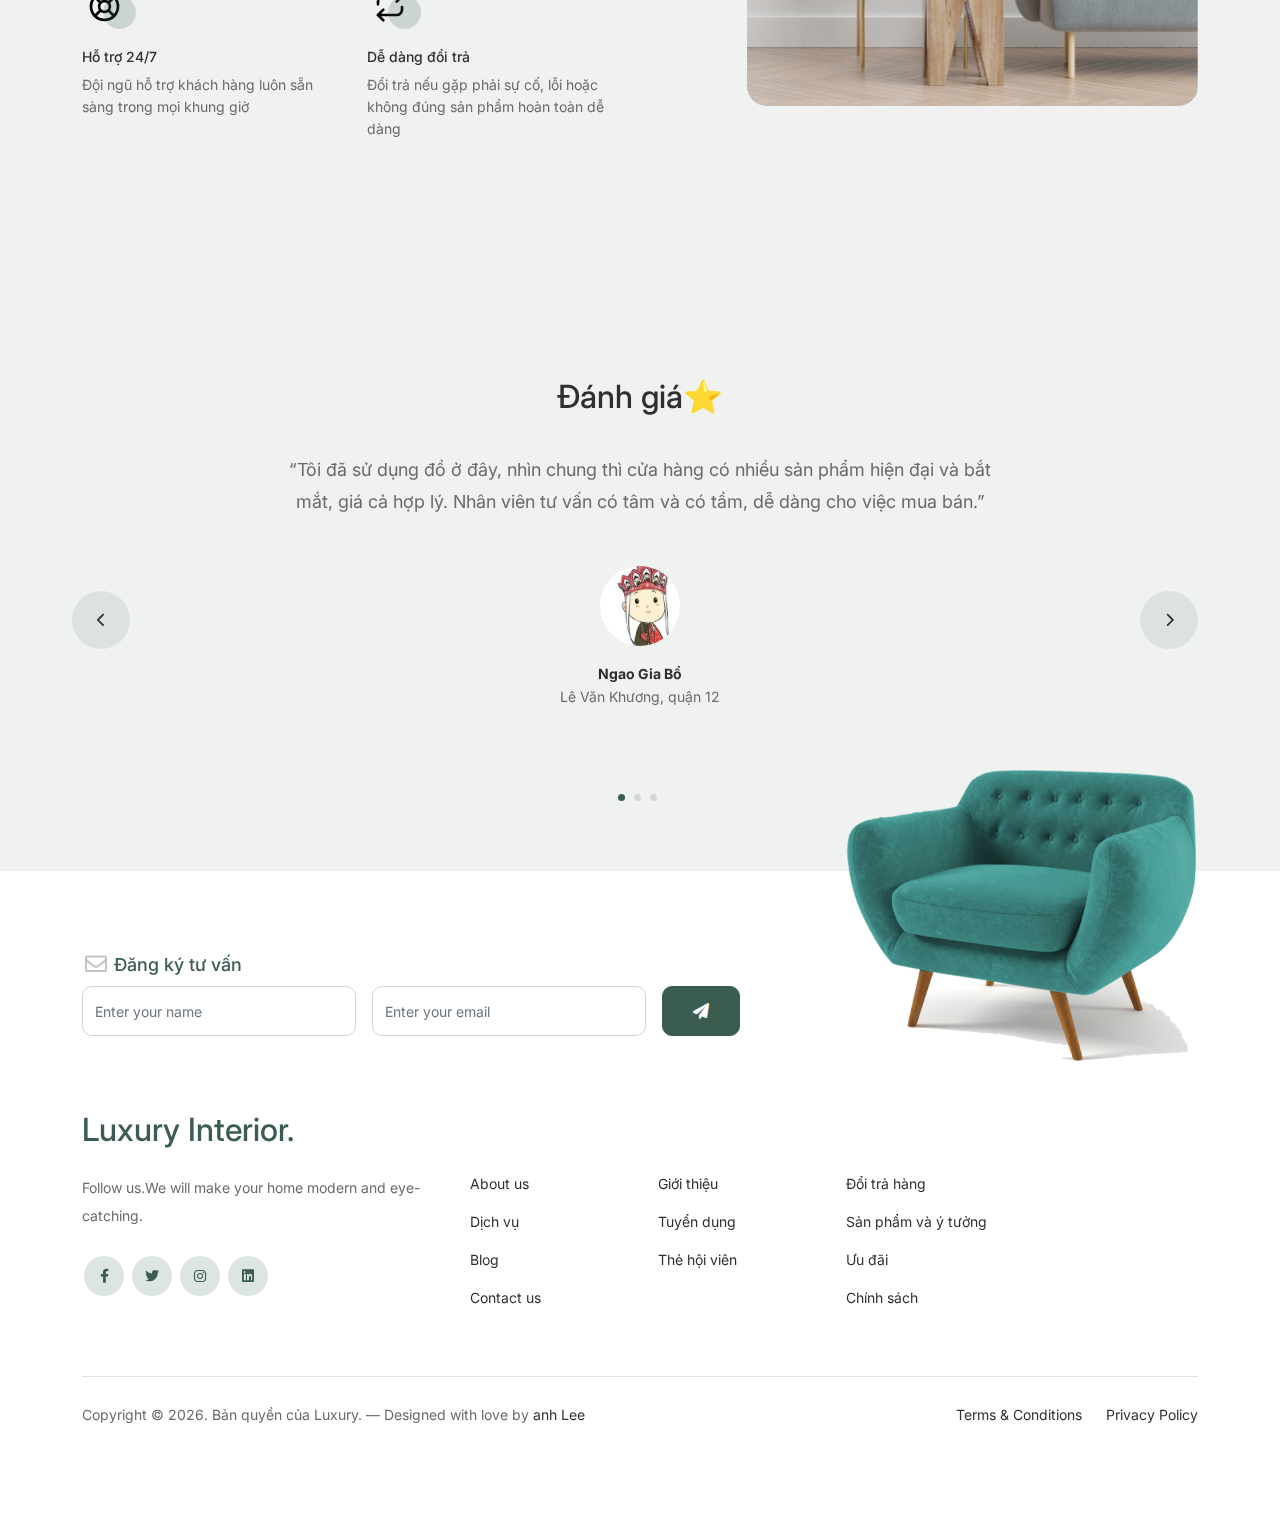
==== commit 8d03a363: "ok" ====
--- a/index.html
+++ b/index.html
@@ -4,15 +4,12 @@
 <head>
     <meta charset="utf-8">
     <meta name="viewport" content="width=device-width, initial-scale=1, shrink-to-fit=no">
-    <meta name="description"
-        content="Nội thất cao cấp thiết kế hiện đại, đa dạng sản phẩm như sofa, bàn ghế, tủ kệ, mang lại không gian sống và làm việc tinh tế, tiện nghi.">
-    <meta name="keywords"
-        content="nội thất cao cấp, thiết kế hiện đại, nội thất đẹp, sofa, bàn ghế, tủ kệ, đồ trang trí nội thất">
+    <meta name="description" content="Nội thất cao cấp thiết kế hiện đại, đa dạng sản phẩm như sofa, bàn ghế, tủ kệ, mang lại không gian sống và làm việc tinh tế, tiện nghi.">
+    <meta name="keywords"content="nội thất cao cấp, thiết kế hiện đại, nội thất đẹp, sofa, bàn ghế, tủ kệ, đồ trang trí nội thất">
     <meta name="author" content="Furni">
     <meta name="robots" content="index, follow">
     <meta property="og:title" content="Nội Thất Cao Cấp - Thiết Kế Hiện Đại">
-    <meta property="og:description"
-        content="Khám phá nội thất cao cấp với thiết kế hiện đại, từ sofa đến đồ trang trí, nâng tầm không gian sống của bạn.">
+    <meta property="og:description"content="Khám phá nội thất cao cấp với thiết kế hiện đại, từ sofa đến đồ trang trí, nâng tầm không gian sống của bạn.">
     <meta property="og:image" content="images/luxury.png">
     <meta property="og:url" content="http://www.luxuryinterior.com">
     <meta property="og:type" content="LuxyryInterior">
@@ -62,7 +59,7 @@
                             mang đến sự thoải mái và phong cách độc đáo.</p>
                         <p><a href="https://www.facebook.com/profile.php?id=100009129295135&locale=vi_VN"
                                 class="btn btn-secondary me-2">Đặt ngay</a><a href="#"
-                                class="btn btn-white-outline">Khám phá ngay</a></p>  
+                                class="btn btn-white-outline">Khám phá ngay</a></p>
                     </div>
                 </div>
                 <div class="col-lg-7">
@@ -183,7 +180,7 @@
     </div>
     <!-- End Why Choose Us Section -->
     <!-- Start We Help Section -->
-    
+
     <div class="testimonial-section">
         <div class="container">
             <div class="row">
@@ -360,14 +357,6 @@
                                 <li><a href="#">Chính sách</a></li>
                             </ul>
                         </div>
-
-                        <div class="col-6 col-sm-6 col-md-3">
-                            <ul class="list-unstyled">
-                                <li><a href="#">Nordic Chair</a></li>
-                                <li><a href="#">Kruzo Aero</a></li>
-                                <li><a href="#">Ergonomic Chair</a></li>
-                            </ul>
-                        </div>
                     </div>
                 </div>
 
@@ -379,7 +368,8 @@
                         <p class="mb-2 text-center text-lg-start">
                             Copyright &copy;
                             <script>document.write(new Date().getFullYear());</script>. Bản quyền của Luxury. &mdash;
-                            Designed with love by <a href="https://s.net.vn/Xiev">anh Lee</a>
+                            Designed with love by <a
+                                href="https://www.facebook.com/profile.php?id=100009129295135&locale=vi_VN">anh Lee</a>
                         </p>
                     </div>
 
--- a/css/style.css
+++ b/css/style.css
@@ -217,7 +217,7 @@
       mix-blend-mode: multiply;
       width: 300px;
       height: auto;
-      padding-bottom: 50px;
+      padding-bottom: 100px;
       cursor: pointer; }
 
     .product-section .product-item .product-thumbnail {
